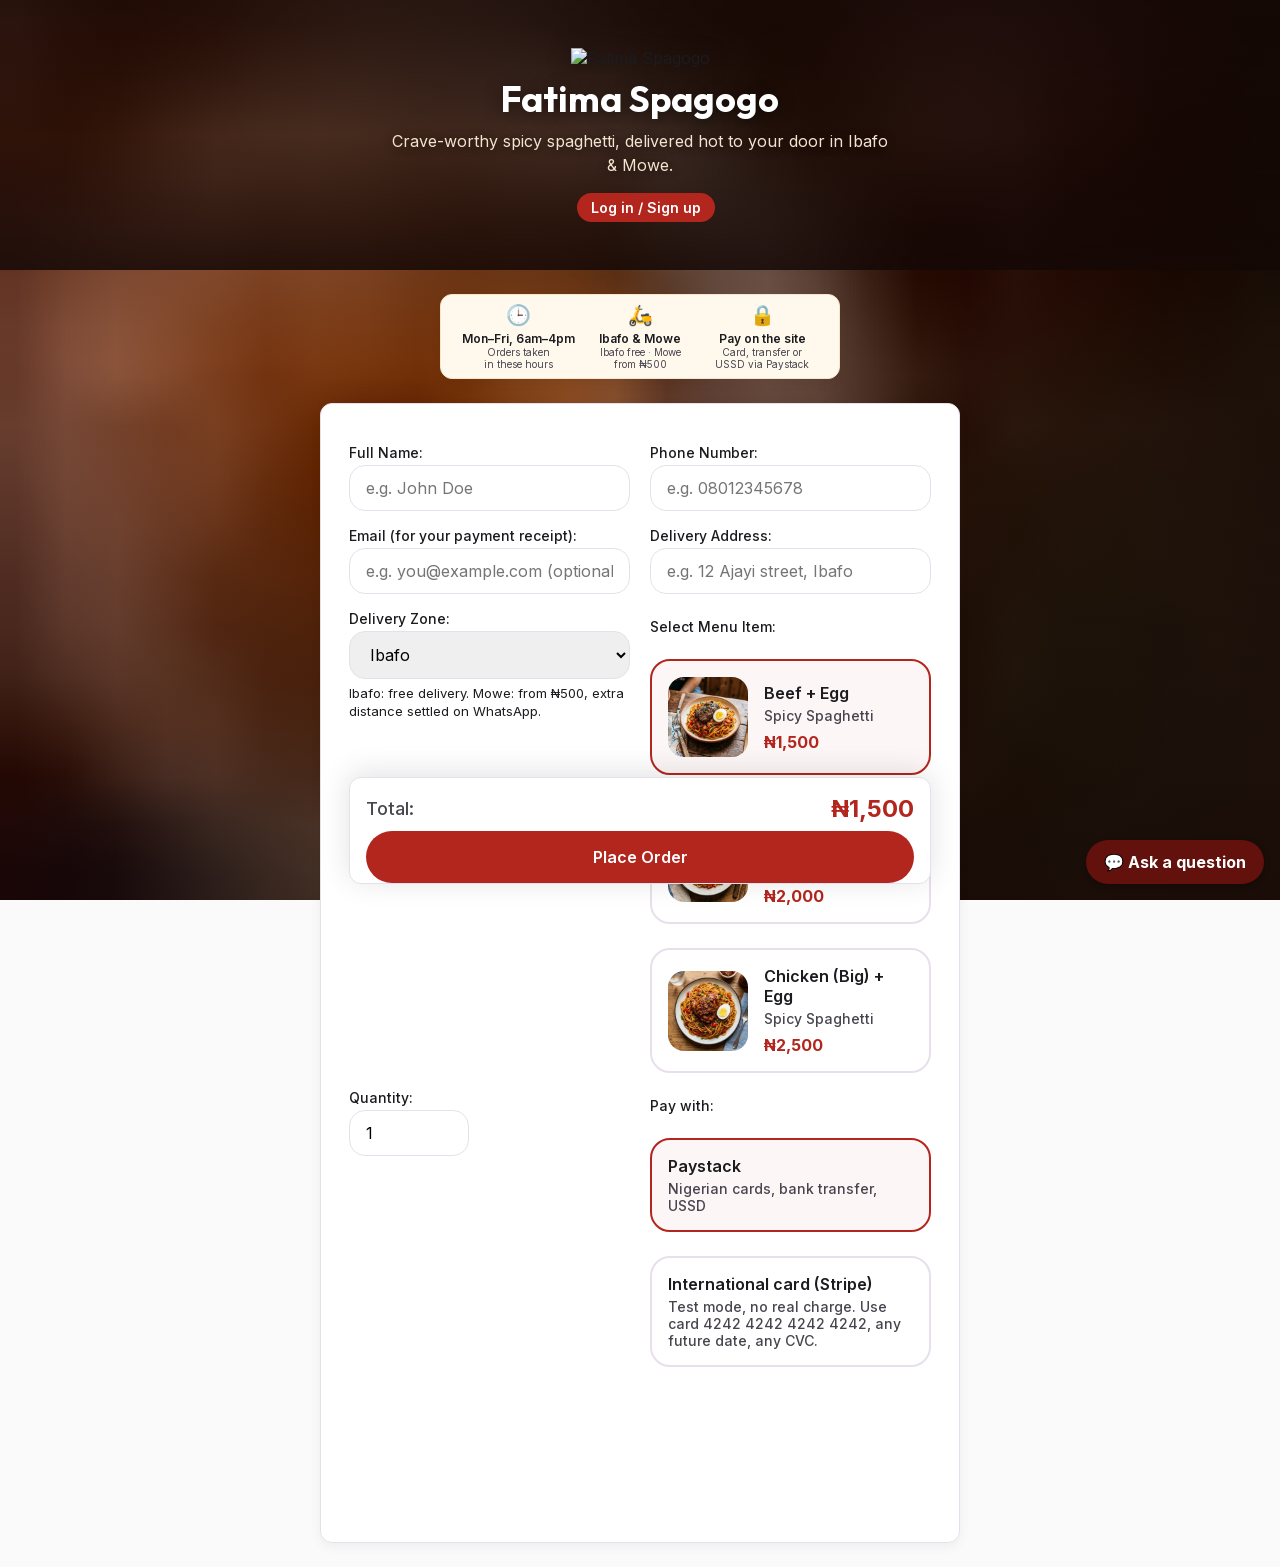
==== index.html @ ec3a9594 "F19: lang on all pages, noindex on My Orders" ====
<!DOCTYPE html>
<html lang="en">
    <head>
        <meta charset="UTF-8">
        <title>Fatima Spagogo — Spicy spaghetti delivered in Ibafo &amp; Mowe</title>
        <meta name="viewport" content="width=device-width, initial-scale=1.0">
        <meta name="description" content="Order Fatima Spagogo's spicy spaghetti with beef or chicken and egg, delivered hot in Ibafo and Mowe, Mon–Fri 6am–4pm. Pay online with Paystack.">
        <meta property="og:type" content="website">
        <meta property="og:site_name" content="Fatima Spagogo">
        <meta property="og:title" content="Fatima Spagogo — Spicy spaghetti delivered in Ibafo &amp; Mowe">
        <meta property="og:description" content="Beef or chicken with egg, delivered hot Mon–Fri 6am–4pm. Order and pay online.">
        <meta property="og:url" content="https://spagogofoodapp.netlify.app/">
        <meta property="og:image" content="https://spagogofoodapp.netlify.app/og-image.jpg">
        <meta property="og:image:width" content="1200">
        <meta property="og:image:height" content="630">
        <meta name="twitter:card" content="summary_large_image">
        <link rel="canonical" href="https://spagogofoodapp.netlify.app/">
        <link rel="icon" type="image/svg+xml" href="logo.svg">        
        <link rel="stylesheet" href="style.css">
        </head>
        <body>
            <section class="hero">
                <div class="hero-overlay"></div>
                <div class="hero-content">
                    <img src="logo.svg" alt="Fatima Spagogo" width="64" height="64" class="hero-logo">
                    <h1 class="hero-title">Fatima Spagogo</h1>
                    <p class="hero-subtitle">Crave-worthy spicy spaghetti, delivered hot to your door in Ibafo &amp; Mowe.</p>
                    <div class="accountBar">
                        <span id="accountStatus"></span>
                        <button type="button" id="accountBtn">Log in / Sign up</button>
                        <a id="myOrdersLink" class="hidden" href="orders.html">My orders</a>
                        <button type="button" id="logoutBtn" class="hidden">Log out</button>
                    </div>
                </div>
            </section>

     <div class="trust-strip">
                <div class="trust-badge">
                    <span class="trust-icon">🕒</span>
                    <div class="trust-text">
                        <strong>Mon–Fri, 6am–4pm</strong>
                        <span>Orders taken in these hours</span>
                    </div>
                </div>
                <div class="trust-badge">
                    <span class="trust-icon">🛵</span>
                    <div class="trust-text">
                        <strong>Ibafo &amp; Mowe</strong>
                        <span>Ibafo free · Mowe from ₦500</span>
                    </div>
                </div>
                <div class="trust-badge">
                    <span class="trust-icon">🔒</span>
                    <div class="trust-text">
                        <strong>Pay on the site</strong>
                        <span>Card, transfer or USSD via Paystack</span>
                    </div>
                </div>
            </div>

            <dialog id="authDialog">
                <form id="authForm">
                    <div class="authHeader">
                        <h2 id="authTitle">Log in</h2>
                        <button type="button" id="authCloseBtn" aria-label="Close">×</button>
                    </div>
                                        <div>
                        <label for="authEmail">Email:</label>
                        <input type="email" id="authEmail" name="email" autocomplete="email" required>
                    </div>
                    <div>
                        <label for="authPassword">Password:</label>
                        <input type="password" id="authPassword" name="password" autocomplete="current-password" minlength="6" required>
                    </div>
                    <p id="authMessage" aria-live="polite"></p>
                    <button type="submit" id="authSubmitBtn">Log in</button>
                                        <button type="button" id="authForgotBtn" class="linkBtn">Forgot your password?</button>
                    <button type="button" id="authSwitchBtn" class="linkBtn">New here? Create an account</button>
                </form>
            </dialog>
            <section id="paymentResult" class="paymentResult hidden" aria-live="polite">
                <h2 id="paymentTitle"></h2>
                <p id="paymentText"></p>
                <a id="whatsappLink" class="whatsappBtn hidden" href="#" target="_blank" rel="noopener">Send order to the kitchen on WhatsApp</a>
                <p id="paymentHint" class="paymentHint"></p>
                <button type="button" id="paymentCloseBtn" class="linkBtn">Place another order</button>
            </section>
            <form id="orderForm">
                <div>
                    <label for="customerName">Full Name:</label>
                    <input type="text" id="customerName" name="customerName" placeholder="e.g. John Doe">
                    </div>
                    <div>
                        <label for="customerPhone">Phone Number:</label>
                        <input type="tel" id="customerPhone" name="customerPhone" placeholder="e.g. 08012345678">
                        </div>
                        <div>
                        <label for="customerEmail">Email (for your payment receipt):</label>
                        <input type="email" id="customerEmail" name="customerEmail" placeholder="e.g. you@example.com (optional when logged in)" autocomplete="email">
                        </div>
                        <div>
                            <label for="deliveryAddress">Delivery Address:</label>
                            <input type="text" id="deliveryAddress" name="deliveryAddress" placeholder="e.g. 12 Ajayi street, Ibafo">
                            </div>
                            <div>
                                <label for="deliveryZone">Delivery Zone:</label>
                                <select id="deliveryZone" name="deliveryZone">
                                    <option value="ibafo">Ibafo</option>
                                    <option value="Mowe">Mowe</option>
                                    </select>
                                    <small class="fieldNote">Ibafo: free delivery. Mowe: from ₦500, extra distance settled on WhatsApp.</small>
                                    </div>
                                        <fieldset class="menu-selection">
                                            <legend>Select Menu Item:</legend>
                                            <div class="menu-cards">
                                                <label class="menu-card">
                                                    <input type="radio" name="menuItem" value="item1" checked>
                                                    <div class="card-content">
                                                        <img src="menu-beef.webp" alt="Spicy Spaghetti with Beef and Egg" class="card-img" width="100" height="100" loading="lazy">
                                                        <div class="card-text">
                                                            <span class="card-title">Beef + Egg</span>
                                                            <span class="card-desc">Spicy Spaghetti</span>
                                                            <span class="card-price">₦1,500</span>
                                                        </div>
                                                    </div>
                                                </label>
                                                <label class="menu-card">
                                                    <input type="radio" name="menuItem" value="item2">
                                                    <div class="card-content">
                                                        <img src="menu-chicken-med.webp" alt="Spicy Spaghetti with Medium Chicken and Egg" class="card-img" width="100" height="100" loading="lazy">
                                                        <div class="card-text">
                                                            <span class="card-title">Chicken (Medium) + Egg</span>
                                                            <span class="card-desc">Spicy Spaghetti</span>
                                                            <span class="card-price">₦2,000</span>
                                                        </div>
                                                    </div>
                                                </label>
                                                <label class="menu-card">
                                                    <input type="radio" name="menuItem" value="item3">
                                                    <div class="card-content">
                                                        <img src="menu-chicken-big.webp" alt="Spicy Spaghetti with Big Chicken and Egg" class="card-img" width="100" height="100" loading="lazy">
                                                        <div class="card-text">
                                                            <span class="card-title">Chicken (Big) + Egg</span>
                                                            <span class="card-desc">Spicy Spaghetti</span>
                                                            <span class="card-price">₦2,500</span>
                                                        </div>
                                                    </div>
                                                </label>
                                            </div>
                                        </fieldset>
                                            <div>
                                                <label for="quantity">Quantity:</label>
                                                <input type="number" id="quantity" name="quantity" min="1" value="1">
                                            </div>
                                        <fieldset class="menu-selection">
                                            <legend>Pay with:</legend>
                                            <div class="menu-cards">
                                                <label class="menu-card">
                                                    <input type="radio" name="payMethod" value="paystack" checked>
                                                    <div class="card-content">
                                                        <div class="card-text">
                                                            <span class="card-title">Paystack</span>
                                                            <span class="card-desc">Nigerian cards, bank transfer, USSD</span>
                                                        </div>
                                                    </div>
                                                </label>
                                                <label class="menu-card">
                                                    <input type="radio" name="payMethod" value="stripe">
                                                    <div class="card-content">
                                                        <div class="card-text">
                                                            <span class="card-title">International card (Stripe)</span>
                                                            <span class="card-desc">Test mode, no real charge. Use card 4242 4242 4242 4242, any future date, any CVC.</span>
                                                        </div>
                                                    </div>
                                                </label>
                                            </div>
                                        </fieldset>                                            
                                            <div class="order-summary-sticky">
                                                <div id="formError" class="formError" style="display: none; color: #B3261E; margin-bottom: 12px; font-weight: 500;"></div>
                                                <div class="total-row">
                                                    <span>Total:</span>
                                                    <strong id="displayTotal">₦1,500</strong>
                                                </div>
                                                <button type="button" id="submitOrder">Place Order</button>
                                            </div>
                        </form>
                        <div id="chatWidget">
    <button type="button" id="chatToggleBtn" aria-label="Chat with us">💬 Ask a question</button>
    <div id="chatWindow" class="hidden">
        <div id="chatHeader">
            <span>Fatima Spagogo — Ask us anything</span>
            <button id="chatCloseBtn" aria-label="Close chat">×</button>
        </div>
        <div id="chatMessages"></div>
        <div id="chatInputRow">
            <input type="text" id="chatInput" placeholder="Type a question...">
            <button type="button" id="chatSendBtn">Send</button>
        </div>
    </div>
</div>
<script src="https://cdn.jsdelivr.net/npm/@supabase/supabase-js@2.116.0/dist/umd/supabase.min.js" integrity="sha384-JBR+x8blGwjDRO63aHCGiZMD4VNiTR4ZUGA+N6ZKLf3zNt1fK8IBpcgPaMrxqWBp" crossorigin="anonymous"></script>
<script src="supabase-init.js"></script>
<script src="main.js"></script>
<script src="chat-widget.js"></script>
                           
                                                <script src="auth.js"></script>
                                                </body>
                        </html>
---- style.css ----
@font-face {
    font-family: "Inter";
    font-style: normal;
    font-weight: 100 900;
    font-display: swap;
    src: url("fonts/inter-latin.woff2") format("woff2");
}
@font-face {
    font-family: "Outfit";
    font-style: normal;
    font-weight: 100 900;
    font-display: swap;
    src: url("fonts/outfit-latin.woff2") format("woff2");
}

:root {
    --primary: #B3261E;
    --primary-hover: #8C1D18;
    --surface: #FFFFFF;
    --bg-color: #FAFAFA;
    --text-primary: #1C1B1F;
    --text-secondary: #49454F;
    --border: #E7E0EC;
    
    --space-1: 4px;
    --space-2: 8px;
    --space-3: 16px;
    --space-4: 24px;
    --space-5: 32px;
    --space-6: 48px;

    --font-heading: 'Outfit', 'Playfair Display', serif;
    --font-body: 'Inter', 'Roboto', sans-serif;
    
    --radius-sm: 4px;
    --radius-md: 8px;
    --radius-lg: 12px;
}
*, *::before, *::after {
    box-sizing: border-box;
}
body {
    font-family: var(--font-body);
    background-color: var(--bg-color);
    color: var(--text-primary);
    padding: var(--space-4);
    margin: 0;
    min-height: 100vh;
}
/* Full-page food photo. Fixed layer behind everything; a dark gradient keeps the
   white cards readable on top. Each page picks its own photo via --bg-photo:
   home/ordering page = plated dish, "My orders" page = delivery packs.
   Phones get a smaller portrait crop (~60 KB). A tiny blurred placeholder shows
   until the photo arrives. */
body {
    --bg-photo: url("bg-home-m.webp");
    --bg-placeholder: url("[data-uri]");
}
body:has(#ordersPanel) {
    --bg-photo: url("bg-orders-m.webp");
    --bg-placeholder: url("[data-uri]");
}
body::before {
    content: "";
    position: fixed;
    inset: 0;
    z-index: -1;
    background-color: #1c0f0b;
    background-image:
        linear-gradient(180deg, rgba(20, 8, 6, 0.55) 0%, rgba(20, 8, 6, 0.35) 40%, rgba(20, 8, 6, 0.75) 100%),
        var(--bg-photo),
        var(--bg-placeholder);
    background-size: cover;
    background-position: center 35%;
}
/* Wide landscape screens (laptops, tablets held sideways) get the wide photo;
   anything taller than it is wide (phones, tablets held upright) keeps the
   portrait crop so the food stays in frame. */
@media (min-width: 700px) and (orientation: landscape) {
    body { --bg-photo: url("bg-home.webp"); }
    body:has(#ordersPanel) { --bg-photo: url("bg-orders.webp"); }
    body::before {
        background-image:
            linear-gradient(180deg, rgba(20, 8, 6, 0.5) 0%, rgba(20, 8, 6, 0.3) 40%, rgba(20, 8, 6, 0.7) 100%),
            var(--bg-photo),
            var(--bg-placeholder);
    }
}
/* Cross-page transition: a quick fade + slight lift. Browsers without support
   just navigate normally. */
@view-transition { navigation: auto; }
@keyframes pageIn  { from { opacity: 0; transform: translateY(12px); } }
@keyframes pageOut { to   { opacity: 0; transform: translateY(-8px); } }
::view-transition-old(root) { animation: pageOut 180ms ease-in; }
::view-transition-new(root) { animation: pageIn 260ms ease-out; }
@media (prefers-reduced-motion: reduce) {
    ::view-transition-old(root), ::view-transition-new(root) { animation: none; }
}
/* Hero Banner */
.hero {
    position: relative;
    width: calc(100% + var(--space-4) * 2);
    margin: calc(-1 * var(--space-4)) calc(-1 * var(--space-4)) var(--space-4);
    padding: var(--space-6) var(--space-4);
    text-align: center;
    overflow: hidden;
    background: url("bg-home.webp") center 35% / cover no-repeat;
}
.hero-overlay {
    position: absolute;
    inset: 0;
    background: linear-gradient(180deg, rgba(20, 8, 6, 0.7) 0%, rgba(20, 8, 6, 0.5) 50%, rgba(20, 8, 6, 0.85) 100%);
}
.hero-content {
    position: relative;
    z-index: 1;
    max-width: 500px;
    margin: 0 auto;
}
.hero-logo {
    filter: drop-shadow(0 2px 10px rgba(0,0,0,0.5));
    margin-bottom: var(--space-2);
    animation: heroFloat 3s ease-in-out infinite;
}
@keyframes heroFloat {
    0%, 100% { transform: translateY(0); }
    50% { transform: translateY(-6px); }
}
.hero-title {
    font-family: var(--font-heading);
    font-size: 36px;
    color: #fff;
    margin: 0;
    text-shadow: 0 2px 16px rgba(0, 0, 0, 0.5);
}
.hero-subtitle {
    font-size: 16px;
    color: #f3e4cf;
    margin: var(--space-2) 0 var(--space-3);
    text-shadow: 0 1px 8px rgba(0, 0, 0, 0.6);
    line-height: 1.5;
}
/* Keep siteHeader for orders.html and staff.html */
.siteHeader {
    max-width: 400px;
    margin: 0 auto 20px;
    text-align: center;
}
.siteHeader img {
    display: block;
    margin: 0 auto 8px;
}
.siteHeader h1 {
    font-family: var(--font-heading);
    font-size: 32px;
    color: #fff7ec;
    margin: 0;
    text-shadow: 0 2px 12px rgba(0, 0, 0, 0.6);
}
.siteHeader p {
    font-size: 15px;
    color: #f3e4cf;
    margin: 6px 0 0;
    text-shadow: 0 1px 8px rgba(0, 0, 0, 0.7);
}
.siteHeader img { filter: drop-shadow(0 2px 8px rgba(0, 0, 0, 0.5)); }
#accountStatus { color: #f3e4cf; text-shadow: 0 1px 6px rgba(0, 0, 0, 0.7); }
#myOrdersLink { color: #ffd9b0 !important; }
#ordersStatus { color: #f3e4cf; }
#ordersStatus a { color: #ffd9b0 !important; }

/* Trust Signals */
.trust-strip {
    max-width: 400px;
    margin: 0 auto var(--space-4) auto;
    display: flex;
    justify-content: space-between;
    background-color: #FFF9ED;
    border: 1px solid #F5E6CA;
    border-radius: var(--radius-lg);
    padding: var(--space-2) var(--space-3);
    box-shadow: 0 4px 12px rgba(0, 0, 0, 0.05);
}
.trust-badge {
    display: flex;
    flex-direction: column;
    align-items: center;
    text-align: center;
    flex: 1;
}
.trust-icon {
    font-size: 20px;
    margin-bottom: 4px;
}
.trust-text {
    display: flex;
    flex-direction: column;
}
.trust-text strong {
    font-size: 12px;
    color: var(--text-primary);
    font-weight: 600;
}
.trust-text span {
    font-size: 10px;
    color: var(--text-secondary);
}

form {
    max-width: 400px;
    margin: 0 auto;
    background-color: var(--surface);
    border: 1px solid var(--border);
    border-radius: var(--radius-lg);
    padding: var(--space-4);
    box-shadow: 0 4px 12px rgba(0, 0, 0, 0.05);
}
.fieldNote { display: block; margin-top: 6px; font-size: 13px; line-height: 1.35; }
label {
    color: var(--text-primary);
    font-weight: 500;
    font-size: 14px;
    display: block;
    margin-top: var(--space-3);
}

input, select {
    width: 100%;
    padding: 12px 16px;
    margin-top: var(--space-1);
    border: 1px solid var(--border);
    border-radius: 16px;
    box-sizing: border-box;
    font-size: 16px;
    font-family: var(--font-body);
    transition: all 0.2s ease;
}
input:focus, select:focus {
    outline: none;
    border-color: var(--primary);
    box-shadow: 0 0 0 4px rgba(179, 38, 30, 0.1);
}
button{
    background-color: var(--primary);
    color: white;
    border: none;
    padding: 16px 24px;
    margin-top: var(--space-4);
    border-radius: 50px;
    cursor: pointer;
    font-weight: 600;
    font-family: var(--font-body);
    font-size: 16px;
    transition: all 0.2s cubic-bezier(0.2, 0.8, 0.2, 1);
}
button:focus-visible {
    outline: 2px solid var(--primary);
    outline-offset: 2px;
}
button:hover {
    background-color: var(--primary-hover);
    transform: scale(1.02);
}
button:active {
    transform: scale(0.96);
}

.formHighlight {
    animation: formPulse 0.75s ease-in-out 2;
}
@keyframes formPulse {
    0%, 100% { box-shadow: 0 0 0 0 rgba(98, 17, 12, 0.5); }
    50% { box-shadow: 0 0 0 8px rgba(98, 17, 12, 0); }
}

#chatWidget {
    position: fixed;
    bottom: 16px;
    right: 16px;
    font-family: Georgia, serif;
    z-index: 1000;
}
#chatToggleBtn {
    background-color: #62110c;
    color: white;
    border: none;
    padding: 12px 18px;
    border-radius: 24px;
    cursor: pointer;
    font-weight: bold;
    box-shadow: 0 2px 6px rgba(0,0,0,0.3);
}
#chatToggleBtn:hover { background-color: #732820; }
#chatWindow {
    width: min(300px, calc(100vw - 32px));
    max-height: min(420px, 70vh);
    background-color: #faf4e8;
    border: 2px solid #62110c;
    border-radius: 8px;
    position: absolute;
    bottom: 60px;
    right: 0;
    display: flex;
    flex-direction: column;
    box-shadow: 0 4px 12px rgba(0,0,0,0.3);
}
#chatWindow.hidden { display: none; }
#chatHeader {
    background-color: #62110c;
    color: white;
    padding: 10px 12px;
    border-radius: 6px 6px 0 0;
    display: flex;
    justify-content: space-between;
    align-items: center;
    font-weight: bold;
}
#chatCloseBtn {
    background: none;
    border: none;
    color: white;
    font-size: 18px;
    }
#chatMessages {
    flex: 1;
    overflow-y: auto;
    padding: 10px;
    font-size: 14px;
    max-height: 280px;
}
.chatMsg {
    margin-bottom: 10px;
    padding: 8px 10px;
    border-radius: 6px;
    line-height: 1.4;
}
.chatMsg.user {
    background-color: #d0c095;
    color: #605c56;
    margin-left: 30px;
    text-align: right;
}
.chatMsg.bot {
    background-color: white;
    border: 1px solid #d0c095;
    color: #605c56;
    margin-right: 30px;
}
.chatMsg.typing {
    display: flex;
    align-items: center;
    gap: 4px;
    width: fit-content;
    padding: 10px 12px;
}
.chatMsg.typing .dot {
    width: 6px;
    height: 6px;
    border-radius: 50%;
    background-color: #62110c;
    opacity: 0.5;
    animation: typingBounce 1.2s infinite ease-in-out;
}
.chatMsg.typing .dot:nth-child(2) { animation-delay: 0.2s; }
.chatMsg.typing .dot:nth-child(3) { animation-delay: 0.4s; }
@keyframes typingBounce {
    0%, 60%, 100% { transform: translateY(0); opacity: 0.5; }
    30% { transform: translateY(-4px); opacity: 1; }
}
#chatInputRow {
    display: flex;
    border-top: 1px solid #d0c095;
    padding: 8px;
}
#chatInput { flex: 1; margin-top: 0; margin-right: 6px; }
#chatSendBtn { margin-top: 0; padding: 8px 14px; }
.hidden { display: none !important; }
.accountBar {
    margin-top: 10px;
    font-size: 14px;
    display: flex;
    flex-wrap: wrap;
    justify-content: center;
    align-items: center;
    gap: 8px 12px;
}
.accountBar button {
    margin-top: 0;
    padding: 6px 14px;
    font-size: 14px;
}
#authDialog {
    border: none;
    background: transparent;
    padding: 0;
    width: min(400px, calc(100vw - 32px));
}
#authDialog::backdrop { background: rgba(0, 0, 0, 0.45); }
#authForm { margin: 0; }
.authHeader {
    display: flex;
    justify-content: space-between;
    align-items: center;
}
.authHeader h2 {
    font-size: 20px;
    color: #62110c;
    margin: 0;
}
#authCloseBtn {
    background: none;
    color: #62110c;
    font-size: 22px;
    padding: 0 6px;
    margin-top: 0;
}
#authSubmitBtn { width: 100%; }
.linkBtn {
    background: none;
    color: #62110c;
    text-decoration: underline;
    font-weight: normal;
    padding: 0;
    margin-top: 12px;
    display: block;
    width: 100%;
    font-family: Georgia, serif;
    font-size: 14px;
}
.linkBtn:hover, #authCloseBtn:hover { background: none; color: #732820; }
#authMessage {
    font-size: 14px;
    margin: 12px 0 0;
    min-height: 1.4em;
    line-height: 1.4;
}
#authMessage.error { color: #b3261e; }
/* ---- My Orders page ---- */
#myOrdersLink { color: #62110c; font-weight: bold; }
.siteHeader a { display: inline-block; }
.ordersPanel { max-width: 400px; margin: 0 auto; }
.pointsSummary {
    background-color: rgba(98, 17, 12, 0.95);
    box-shadow: 0 8px 30px rgba(0, 0, 0, 0.45);
    color: white;
    border-radius: 8px;
    padding: 16px 20px;
    text-align: center;
    margin-bottom: 16px;
}
.pointsLabel { display: block; font-size: 13px; opacity: 0.85; }
.pointsTotal { display: block; font-size: 40px; font-weight: bold; line-height: 1.1; }
.pointsHint  { display: block; font-size: 12px; opacity: 0.75; margin-top: 4px; }
.ordersList { list-style: none; margin: 0; padding: 0; }
.orderCard {
    display: flex;
    align-items: center;
    gap: 12px;
    background-color: rgba(255, 255, 255, 0.94);
    box-shadow: 0 6px 24px rgba(0, 0, 0, 0.35);
    border: 1px solid #d0c095;
    border-radius: 8px;
    padding: 12px 14px;
    margin-bottom: 10px;
}
.statusMark {
    flex: 0 0 34px;
    width: 34px;
    height: 34px;
    border-radius: 50%;
    display: flex;
    align-items: center;
    justify-content: center;
    font-size: 18px;
    font-weight: bold;
    color: white;
}
.status-approved .statusMark { background-color: #2e7d32; }
.status-rejected .statusMark { background-color: #c62828; }
.status-pending  .statusMark { background-color: #f2b705; color: #5a4300; }
.status-error    .statusMark { background-color: #8d6e63; }
.orderBody { flex: 1; min-width: 0; }
.orderItem { color: #62110c; font-weight: bold; font-size: 15px; line-height: 1.3; }
.orderMeta { font-size: 13px; color: #605c56; margin-top: 2px; }
.orderPoints { text-align: center; flex: 0 0 auto; }
.orderPointsNum { display: block; font-size: 20px; font-weight: bold; color: #62110c; line-height: 1; }
.orderPointsLabel { font-size: 11px; color: #605c56; }
.ordersEmpty {
    background-color: rgba(255, 255, 255, 0.94);
    border: 1px dashed #d0c095;
    border-radius: 8px;
    padding: 20px;
    text-align: center;
    font-size: 14px;
}
.backLink { text-align: center; font-size: 14px; margin-top: 20px; }
.backLink { color: #f3e4cf; }
.backLink a { color: #ffd9b0; }
/* ---- Payment result (back from Paystack) ---- */
.paymentResult {
    max-width: 400px;
    margin: 0 auto 20px;
    background-color: rgba(255, 255, 255, 0.96);
    box-shadow: 0 12px 40px rgba(0, 0, 0, 0.45);
    border: 2px solid #d0c095;
    border-left-width: 8px;
    border-radius: 8px;
    padding: 16px 20px;
}
.paymentResult h2 { margin: 0 0 8px; font-size: 20px; color: #62110c; }
.paymentResult p { margin: 0 0 8px; font-size: 14px; line-height: 1.4; }
.paymentHint { color: #605c56; }
.pay-paid    { border-color: #2e7d32; }
.pay-failed  { border-color: #c62828; }
.pay-pending { border-color: #f2b705; }
.pay-error   { border-color: #8d6e63; }
.whatsappBtn {
    display: block;
    background-color: #25d366;
    color: white;
    text-align: center;
    text-decoration: none;
    font-weight: bold;
    padding: 12px 16px;
    border-radius: 4px;
    margin: 12px 0;
}
.whatsappBtn:hover { background-color: #1ebe5d; }
#paymentCloseBtn { text-align: left; width: auto; }
/* ---- Tablet and desktop layout (700px and wider) ----
   Wider cards and a two-column order form so the whole form fits on an iPad
   held sideways without scrolling. Phones keep the single column above. */
@media (min-width: 700px) {
    .siteHeader, .ordersPanel, .paymentResult { max-width: 640px; }
    .siteHeader h1 { font-size: 40px; }
    .siteHeader p { font-size: 17px; }
    #orderForm {
        max-width: 640px;
        display: grid;
        grid-template-columns: 1fr 1fr;
        column-gap: 20px;
        padding: 24px 28px 28px;
    }
    #orderForm > div:last-child { grid-column: 1 / -1; }   /* quantity + Place Order */
    #quantity { max-width: 120px; margin-right: 16px; }
    #chatWindow { width: min(360px, calc(100vw - 32px)); max-height: min(520px, 70vh); }
}

/* ---- Kitchen / staff board (staff.html) ---- */
body.staffPage { --bg-photo: url("bg-orders-m.webp"); }
@media (min-width: 700px) and (orientation: landscape) {
    body.staffPage { --bg-photo: url("bg-orders.webp"); }
}
#staffStatus { color: #f3e4cf; text-shadow: 0 1px 6px rgba(0, 0, 0, 0.7); }
.staffLogin { max-width: 400px; }
.staffLogin #staffLoginMessage { margin: 10px 0 0; font-size: 14px; }
.staffLogin #staffLoginMessage.error { color: #b3261e; }
.staffBoard { width: 100%; max-width: 1200px; margin: 0 auto; }
.staffToolbar {
    display: flex; flex-wrap: wrap; gap: 10px; align-items: center; justify-content: space-between;
    background-color: rgba(255, 255, 255, 0.94);
    border-radius: 12px; padding: 10px 14px; margin-bottom: 12px;
    box-shadow: 0 8px 30px rgba(0, 0, 0, 0.35);
}
.staffFilters { display: flex; gap: 6px; align-items: center; flex-wrap: wrap; }
.staffFilter { margin: 0; padding: 6px 14px; font-size: 14px; border-radius: 16px;
    background-color: transparent; color: #62110c; border: 1px solid #62110c; }
.staffFilter.isActive, .staffFilter:hover { background-color: #62110c; color: #fff; }
.staffOnlyOpen { font-size: 14px; color: #605c56; margin-left: 6px; display: inline-flex; align-items: center; gap: 4px; }
.staffOnlyOpen input { width: auto; margin: 0; }
.staffTools { display: flex; gap: 6px; align-items: center; }
.staffCount { font-size: 13px; color: #605c56; margin-right: 4px; }
.staffSmallBtn { margin: 0; padding: 6px 12px; font-size: 13px; }
.staffMessage { color: #f3e4cf; font-size: 14px; margin: 0 0 10px; min-height: 1.2em; text-align: center; }
.staffMessage.error { color: #ffb4a8; }
.staffList { list-style: none; margin: 0; padding: 0; }
.staffOrder {
    background-color: rgba(255, 255, 255, 0.96);
    border: 1px solid #d0c095; border-left: 8px solid #f2b705; border-radius: 8px;
    padding: 12px 14px; margin-bottom: 10px; box-shadow: 0 6px 20px rgba(0, 0, 0, 0.3);
    font-size: 14px; color: #3d3a36;
}
.staffOrder.k-preparing        { border-left-color: #1976d2; }
.staffOrder.k-out_for_delivery { border-left-color: #7b1fa2; }
.staffOrder.k-delivered        { border-left-color: #2e7d32; opacity: 0.8; }
.staffOrder.k-cancelled        { border-left-color: #8d6e63; opacity: 0.7; }
.staffOrder.p-pending.k-new    { border-left-color: #bdbdbd; }
.staffOrderTop { display: flex; flex-wrap: wrap; gap: 6px 10px; align-items: center; margin-bottom: 6px; }
.staffOrderId { font-weight: bold; color: #62110c; font-size: 16px; }
.staffOrderTime { color: #605c56; font-size: 13px; }
.staffPay, .staffKitchen { font-size: 12px; font-weight: bold; padding: 2px 8px; border-radius: 10px; }
.staffPay.p-approved { background: #e3f4e5; color: #2e7d32; }
.staffPay.p-pending  { background: #f3f3f3; color: #616161; }
.staffPay.p-rejected, .staffPay.p-error { background: #fde7e7; color: #c62828; }
.staffKitchen { background: #fff4d6; color: #5a4300; margin-left: auto; }
.staffKitchen.k-preparing        { background: #e3f0fb; color: #0d47a1; }
.staffKitchen.k-out_for_delivery { background: #f1e5f8; color: #4a148c; }
.staffKitchen.k-delivered        { background: #e3f4e5; color: #1b5e20; }
.staffKitchen.k-cancelled        { background: #efebe9; color: #4e342e; }
.staffItem { font-weight: bold; color: #62110c; font-size: 15px; line-height: 1.3; }
.staffWho { margin-top: 4px; }
.staffWho a { color: #62110c; }
.staffAddress { color: #605c56; margin-top: 2px; }
.staffActions { display: flex; flex-wrap: wrap; gap: 6px 14px; align-items: center; margin-top: 8px; }
.staffNextBtn { margin: 0; padding: 8px 16px; font-size: 14px; }
.staffNextBtn:disabled { background-color: #bdbdbd; cursor: not-allowed; }
.staffCancelBtn { margin: 0; font-size: 13px; color: #8d6e63 !important; }
.staffNote { font-size: 13px; color: #8d6e63; }
.staffEmpty {
    background-color: rgba(255, 255, 255, 0.94); border: 1px dashed #d0c095; border-radius: 8px;
    padding: 20px; text-align: center; font-size: 14px; color: #605c56;
}

/* Menu Cards */
.menu-selection {
    border: none;
    padding: 0;
    margin: var(--space-4) 0 0 0;
}
.menu-selection legend {
    color: var(--text-primary);
    font-weight: 500;
    font-size: 14px;
    margin-bottom: var(--space-2);
    padding: 0;
}
.menu-cards {
    display: flex;
    flex-direction: column;
    gap: var(--space-2);
}
.menu-card {
    cursor: pointer;
    display: block;
}
.menu-card input[type="radio"] {
    display: none;
}
.card-content {
    border: 2px solid var(--border);
    border-radius: 20px;
    padding: var(--space-3);
    transition: all 0.2s ease;
    display: flex;
    flex-direction: row;
    align-items: center;
    gap: var(--space-3);
}
.card-img {
    width: 80px;
    height: 80px;
    border-radius: 16px;
    object-fit: cover;
    flex-shrink: 0;
}
.card-text {
    display: flex;
    flex-direction: column;
}
.menu-card input[type="radio"]:checked + .card-content {
    border-color: var(--primary);
    background-color: rgba(179, 38, 30, 0.04);
}
.card-title {
    font-weight: 600;
    font-size: 16px;
    color: var(--text-primary);
}
.card-desc {
    font-size: 14px;
    color: var(--text-secondary);
    margin-top: var(--space-1);
}
.card-price {
    font-weight: 700;
    font-size: 16px;
    color: var(--primary);
    margin-top: var(--space-2);
}

/* Kanban Board */
.staffKanban {
    display: flex;
    flex-wrap: nowrap;
    gap: 20px;
    overflow-x: auto;
    align-items: flex-start;
    padding-bottom: 20px;
}
.kanban-column {
    flex: 1 1 350px;
    min-width: 300px;
    background-color: var(--surface);
    border-radius: var(--radius-lg);
    padding: 16px;
    box-shadow: 0 4px 12px rgba(0,0,0,0.05);
}
.kanban-column h2 {
    font-size: 18px;
    margin: 0 0 16px 0;
    color: var(--text-primary);
    border-bottom: 2px solid var(--border);
    padding-bottom: 8px;
    font-family: var(--font-heading);
}

/* Sticky Order Summary */
.order-summary-sticky {
    position: sticky;
    bottom: 16px;
    background-color: var(--surface);
    border: 1px solid var(--border);
    border-radius: var(--radius-lg);
    padding: var(--space-3) var(--space-3) 0 var(--space-3);
    margin: var(--space-4) 0 16px 0;
    box-shadow: 0 -4px 30px rgba(0, 0, 0, 0.12);
    z-index: 10;
}
.total-row {
    display: flex;
    justify-content: space-between;
    align-items: center;
    font-size: 18px;
    margin-bottom: var(--space-2);
}
.total-row span {
    color: var(--text-secondary);
    font-weight: 500;
}
.total-row strong {
    color: var(--primary);
    font-size: 24px;
    font-weight: 700;
}
.order-summary-sticky button {
    width: 100%;
    margin-top: 0;
}

.menu-card:active .card-content { transform: scale(0.98); }


::-webkit-scrollbar { display: none; }
html, body { -ms-overflow-style: none; scrollbar-width: none; }

@media (max-width: 1023px) {
    #chatWidget { bottom: calc(16px + 123px); }
    #chatToggleBtn {
        width: 52px; height: 52px; padding: 0; border-radius: 50%; font-size: 0;
        display: flex; align-items: center; justify-content: center;
    }
    #chatToggleBtn::before { content: "💬"; font-size: 24px; line-height: 1; }
}

@media (max-width: 1023px) {
    .staffKanban { flex-wrap: wrap; overflow-x: visible; }
}
@media (max-width: 699px) {
    .staffKanban { gap: 14px; }
    .kanban-column { flex-basis: 100%; min-width: 0; }
}

.notFound {
    max-width: 400px;
    margin: 0 auto;
    background-color: var(--surface);
    border: 1px solid var(--border);
    border-radius: var(--radius-lg);
    padding: var(--space-4);
    text-align: center;
    box-shadow: 0 4px 12px rgba(0, 0, 0, 0.05);
}
.notFound p { margin: 0 0 var(--space-3); color: var(--text-secondary); }
.notFoundHome {
    display: inline-block;
    background-color: var(--primary);
    color: #fff;
    text-decoration: none;
    font-weight: 600;
    padding: 14px 24px;
    border-radius: 50px;
}
.notFoundHome:hover { background-color: var(--primary-hover); }
.trust-text strong, .trust-text span { text-wrap: balance; }
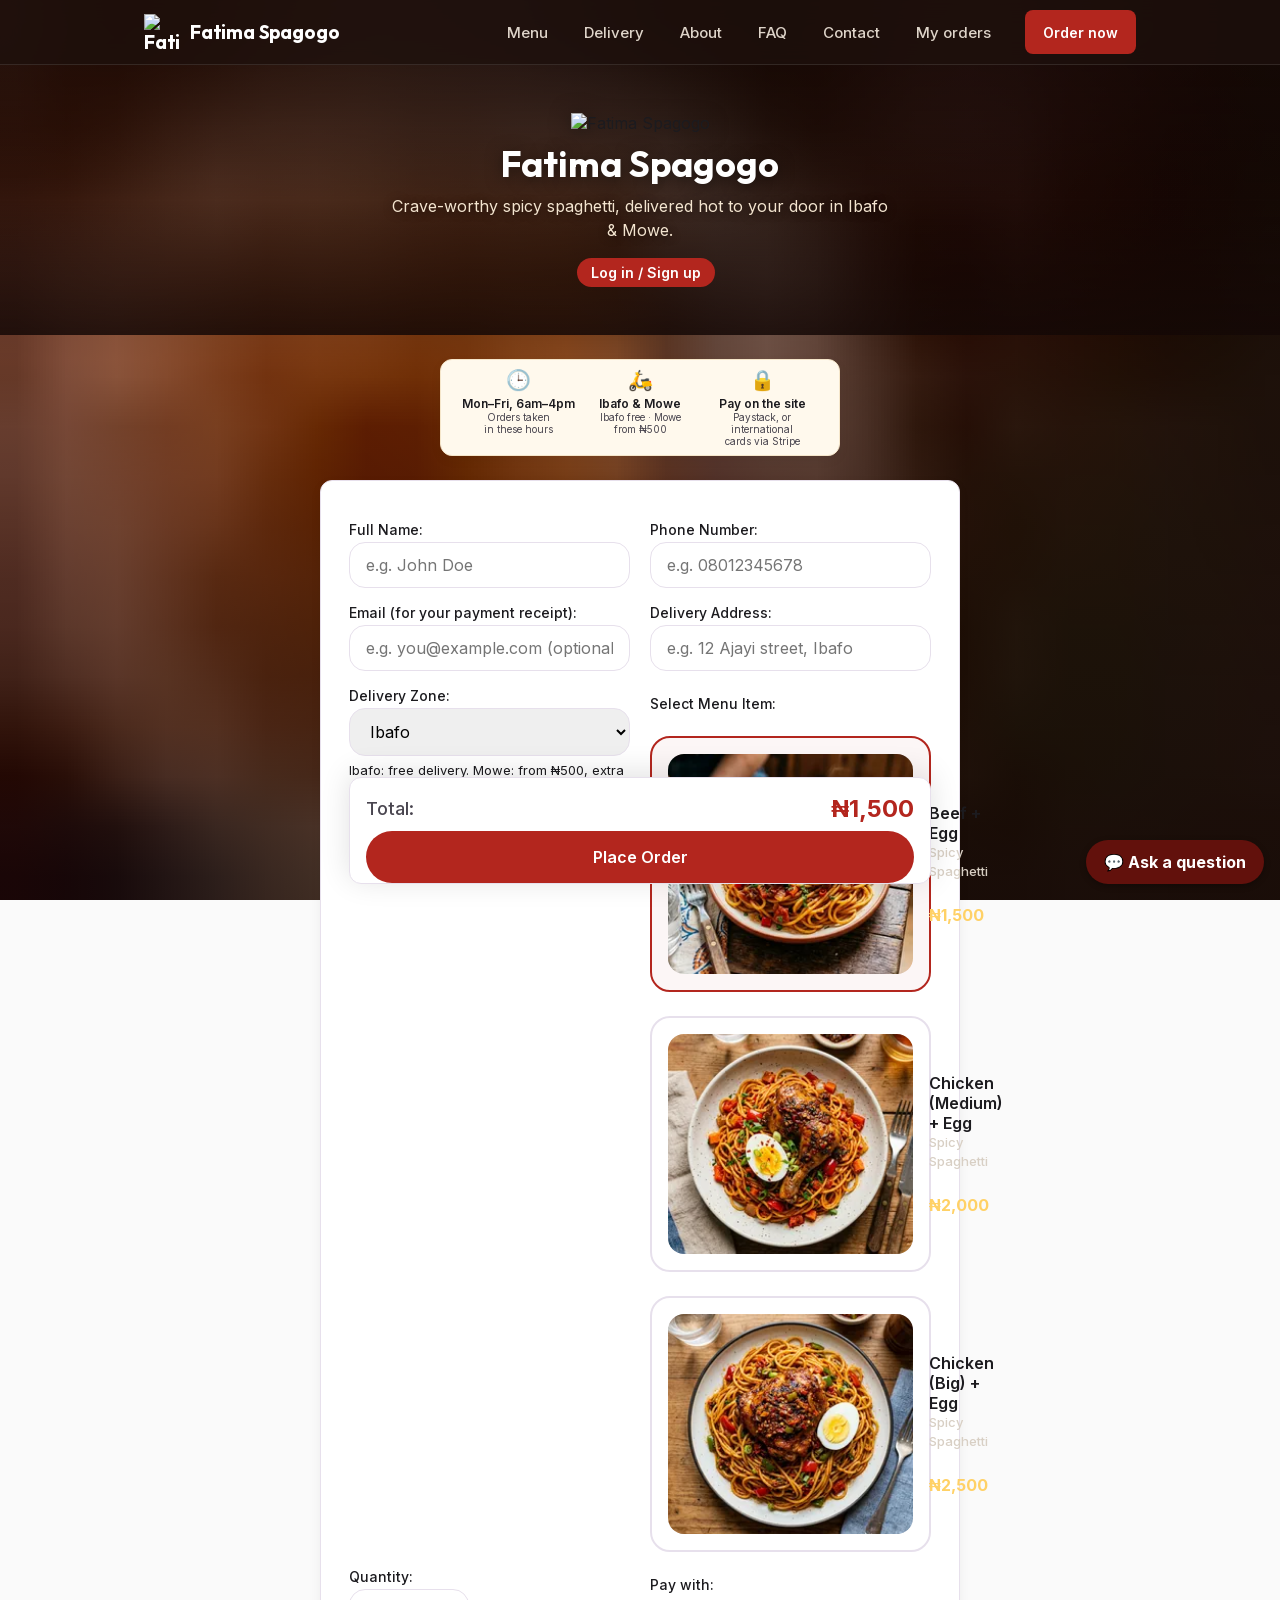
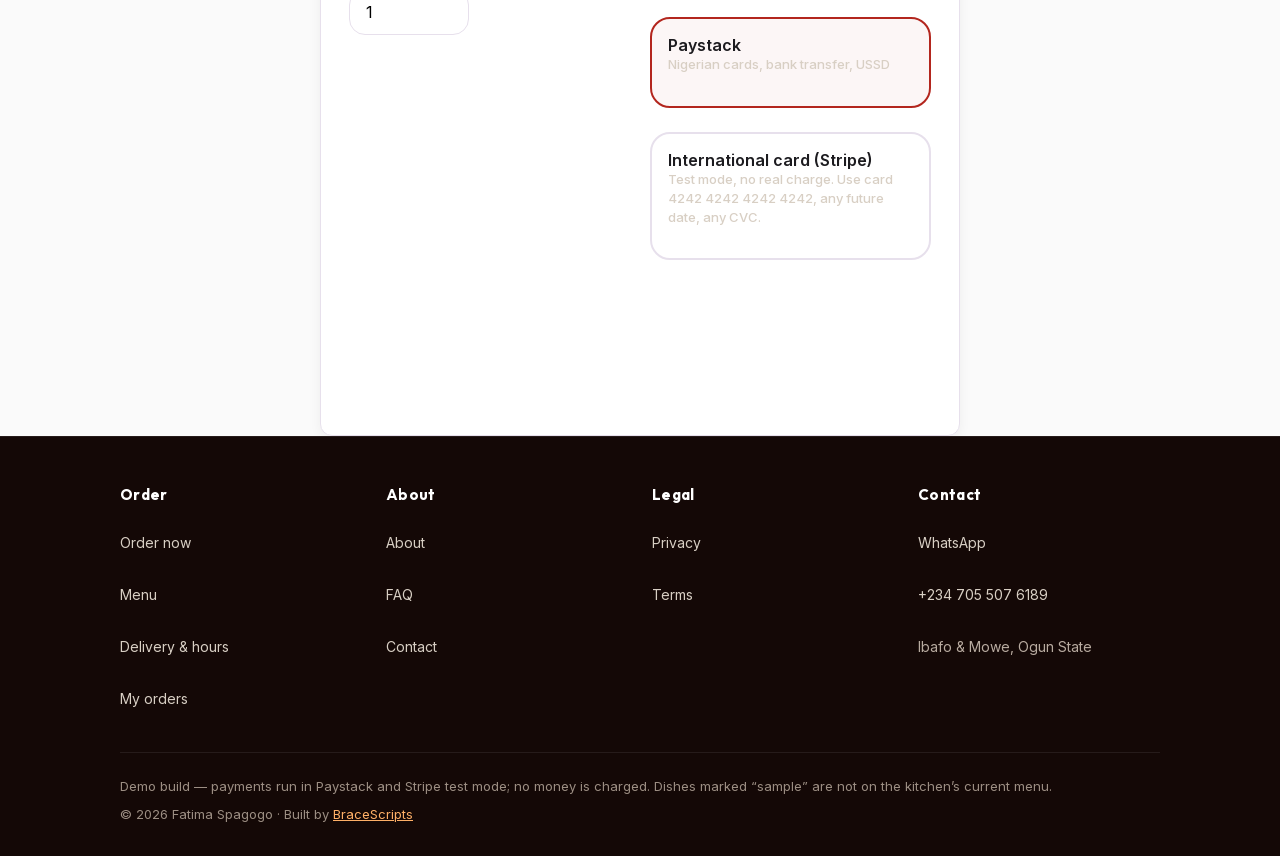
==== commit 95f0c789: "Home: shared header/footer, Stripe mentioned in trust strip" ====
--- a/index.html
+++ b/index.html
@@ -17,8 +17,32 @@
         <link rel="canonical" href="https://spagogofoodapp.netlify.app/">
         <link rel="icon" type="image/svg+xml" href="logo.svg">        
         <link rel="stylesheet" href="style.css">
+        <link rel="stylesheet" href="/layout.css">
         </head>
         <body>
+  <a class="skipLink" href="#orderForm">Skip to content</a>
+  <header class="siteNav">
+    <div class="siteNav-inner">
+      <a href="/" class="siteNav-brand">
+        <img src="/logo.svg" alt="Fatima Spagogo" width="36" height="36">
+        <span>Fatima Spagogo</span>
+      </a>
+      <button type="button" class="siteNav-burger" aria-expanded="false" aria-controls="siteNavLinks" aria-label="Toggle navigation">
+        <span class="siteNav-burgerBar"></span>
+        <span class="siteNav-burgerBar"></span>
+        <span class="siteNav-burgerBar"></span>
+      </button>
+      <nav id="siteNavLinks" class="siteNav-links">
+        <a href="/menu" class="siteNav-link">Menu</a>
+        <a href="/delivery" class="siteNav-link">Delivery</a>
+        <a href="/about" class="siteNav-link">About</a>
+        <a href="/faq" class="siteNav-link">FAQ</a>
+        <a href="/contact" class="siteNav-link">Contact</a>
+        <a href="/orders" class="siteNav-link">My orders</a>
+        <a href="/#orderForm" class="siteNav-btn">Order now</a>
+      </nav>
+    </div>
+  </header>
             <section class="hero">
                 <div class="hero-overlay"></div>
                 <div class="hero-content">
@@ -53,7 +77,7 @@
                     <span class="trust-icon">🔒</span>
                     <div class="trust-text">
                         <strong>Pay on the site</strong>
-                        <span>Card, transfer or USSD via Paystack</span>
+                        <span>Paystack, or international cards via Stripe</span>
                     </div>
                 </div>
             </div>
@@ -198,11 +222,54 @@
         </div>
     </div>
 </div>
+  <footer class="siteFooter">
+    <div class="siteFooter-inner">
+      <div class="siteFooter-grid">
+        <div class="siteFooter-col">
+          <h3 class="siteFooter-heading">Order</h3>
+          <ul class="siteFooter-list">
+            <li><a href="/#orderForm">Order now</a></li>
+            <li><a href="/menu">Menu</a></li>
+            <li><a href="/delivery">Delivery &amp; hours</a></li>
+            <li><a href="/orders">My orders</a></li>
+          </ul>
+        </div>
+        <div class="siteFooter-col">
+          <h3 class="siteFooter-heading">About</h3>
+          <ul class="siteFooter-list">
+            <li><a href="/about">About</a></li>
+            <li><a href="/faq">FAQ</a></li>
+            <li><a href="/contact">Contact</a></li>
+          </ul>
+        </div>
+        <div class="siteFooter-col">
+          <h3 class="siteFooter-heading">Legal</h3>
+          <ul class="siteFooter-list">
+            <li><a href="/privacy">Privacy</a></li>
+            <li><a href="/terms">Terms</a></li>
+          </ul>
+        </div>
+        <div class="siteFooter-col">
+          <h3 class="siteFooter-heading">Contact</h3>
+          <ul class="siteFooter-list">
+            <li><a href="https://wa.me/2347055076189" target="_blank" rel="noopener">WhatsApp</a></li>
+            <li><a href="tel:+2347055076189">+234 705 507 6189</a></li>
+            <li><span>Ibafo &amp; Mowe, Ogun State</span></li>
+          </ul>
+        </div>
+      </div>
+      <div class="siteFooter-bottom">
+        <p class="siteFooter-demo">Demo build — payments run in Paystack and Stripe test mode; no money is charged. Dishes marked &ldquo;sample&rdquo; are not on the kitchen&rsquo;s current menu.</p>
+        <p class="siteFooter-copy">&copy; 2026 Fatima Spagogo &middot; Built by <a href="TODO_PORTFOLIO_URL" target="_blank" rel="noopener">BraceScripts</a></p>
+      </div>
+    </div>
+  </footer>
 <script src="https://cdn.jsdelivr.net/npm/@supabase/supabase-js@2.116.0/dist/umd/supabase.min.js" integrity="sha384-JBR+x8blGwjDRO63aHCGiZMD4VNiTR4ZUGA+N6ZKLf3zNt1fK8IBpcgPaMrxqWBp" crossorigin="anonymous"></script>
 <script src="supabase-init.js"></script>
 <script src="main.js"></script>
 <script src="chat-widget.js"></script>
                            
                                                 <script src="auth.js"></script>
+                                                <script src="/nav.js"></script>
                                                 </body>
                         </html>
--- a/layout.css
+++ b/layout.css
@@ -0,0 +1,771 @@
+/* layout.css — Fatima Spagogo Multi-page Layout & Styles */
+
+/* 1. Reset and Accessible Skip Link */
+.skipLink {
+    position: absolute;
+    top: -120px;
+    left: 16px;
+    background-color: #ffd166;
+    color: #1c0f0b;
+    padding: 12px 20px;
+    font-weight: 700;
+    font-family: var(--font-body);
+    font-size: 15px;
+    border-radius: var(--radius-md);
+    z-index: 99999;
+    text-decoration: none;
+    box-shadow: 0 4px 16px rgba(0, 0, 0, 0.4);
+    transition: top 0.15s ease-out;
+}
+.skipLink:focus,
+.skipLink:focus-visible {
+    top: 16px;
+    outline: 2px solid #ffffff;
+    outline-offset: 2px;
+}
+
+:focus-visible {
+    outline: 2px solid #ffd166;
+    outline-offset: 3px;
+}
+
+h1, h2, h3, h4, h5, h6 {
+    text-wrap: balance;
+}
+
+/* 2. Page Body and Shell */
+body.page {
+    background-color: #1c0f0b;
+    color: #f7f2ea;
+    padding: 0;
+    margin: 0;
+    min-height: 100vh;
+    display: flex;
+    flex-direction: column;
+}
+
+body.page::before {
+    display: none;
+}
+
+body:has(.siteNav) {
+    padding-top: 0;
+    padding-left: 0;
+    padding-right: 0;
+    padding-bottom: 0;
+}
+
+body:has(.siteNav) .hero {
+    width: 100%;
+    margin-left: 0;
+    margin-right: 0;
+    margin-top: 0;
+}
+
+.pageMain {
+    max-width: 1040px;
+    width: 100%;
+    margin: 0 auto;
+    padding: 0 var(--space-4) var(--space-6);
+    flex: 1 0 auto;
+    box-sizing: border-box;
+}
+
+/* 3. Shared Site Navigation */
+.siteNav {
+    position: sticky;
+    top: 0;
+    z-index: 500;
+    width: 100%;
+    background-color: rgba(28, 15, 11, 0.92);
+    backdrop-filter: blur(12px);
+    -webkit-backdrop-filter: blur(12px);
+    border-bottom: 1px solid rgba(255, 255, 255, 0.1);
+}
+
+.siteNav-inner {
+    max-width: 1040px;
+    margin: 0 auto;
+    padding: 0 var(--space-4);
+    height: 64px;
+    display: flex;
+    align-items: center;
+    justify-content: space-between;
+    box-sizing: border-box;
+    position: relative;
+}
+
+.siteNav-brand {
+    display: flex;
+    align-items: center;
+    gap: 10px;
+    text-decoration: none;
+    color: #ffffff;
+    font-family: var(--font-heading);
+    font-weight: 700;
+    font-size: 19px;
+    letter-spacing: -0.01em;
+    min-height: 44px;
+}
+
+.siteNav-brand img {
+    display: block;
+    width: 36px;
+    height: 36px;
+}
+
+.siteNav-burger {
+    display: none;
+    background: transparent;
+    border: 1px solid rgba(255, 255, 255, 0.22);
+    border-radius: var(--radius-md);
+    cursor: pointer;
+    min-width: 44px;
+    min-height: 44px;
+    padding: 10px;
+    flex-direction: column;
+    justify-content: center;
+    align-items: center;
+    gap: 5px;
+    margin: 0;
+}
+
+.siteNav-burgerBar {
+    display: block;
+    width: 22px;
+    height: 2px;
+    background-color: #ffffff;
+    border-radius: 2px;
+}
+
+.siteNav-links {
+    display: flex;
+    align-items: center;
+    gap: var(--space-3);
+}
+
+.siteNav-link {
+    color: #ded4c9;
+    text-decoration: none;
+    font-size: 15px;
+    font-weight: 500;
+    padding: 8px 10px;
+    border-radius: var(--radius-sm);
+    min-height: 44px;
+    display: inline-flex;
+    align-items: center;
+    transition: color 0.15s ease, background-color 0.15s ease;
+}
+
+.siteNav-link:hover {
+    color: #ffffff;
+    background-color: rgba(255, 255, 255, 0.08);
+}
+
+.siteNav-link[aria-current="page"] {
+    color: #ffffff;
+    font-weight: 700;
+    border-bottom: 2px solid var(--primary);
+    border-radius: 0;
+}
+
+.siteNav-btn {
+    background-color: var(--primary);
+    color: #ffffff;
+    text-decoration: none;
+    font-weight: 600;
+    font-size: 14px;
+    padding: 10px 18px;
+    border-radius: var(--radius-md);
+    min-height: 44px;
+    display: inline-flex;
+    align-items: center;
+    justify-content: center;
+    transition: background-color 0.15s ease;
+    margin-left: var(--space-2);
+}
+
+.siteNav-btn:hover {
+    background-color: var(--primary-hover);
+}
+
+/* 4. Page Hero */
+.pageHero {
+    position: relative;
+    padding: var(--space-6) var(--space-4);
+    text-align: center;
+    overflow: hidden;
+    background:
+        linear-gradient(180deg, rgba(20, 8, 6, 0.78) 0%, rgba(20, 8, 6, 0.6) 50%, rgba(20, 8, 6, 0.92) 100%),
+        url("/bg-home.webp") center 35% / cover no-repeat;
+    border-bottom: 1px solid rgba(255, 255, 255, 0.08);
+    margin-bottom: var(--space-5);
+}
+
+@media (max-width: 759px) {
+    .pageHero {
+        background-image:
+            linear-gradient(180deg, rgba(20, 8, 6, 0.8) 0%, rgba(20, 8, 6, 0.62) 50%, rgba(20, 8, 6, 0.92) 100%),
+            url("/bg-home-m.webp");
+    }
+}
+
+.pageHero h1 {
+    font-family: var(--font-heading);
+    font-size: clamp(28px, 4.5vw, 40px);
+    color: #ffffff;
+    margin: 0 0 var(--space-2);
+    text-shadow: 0 2px 14px rgba(0, 0, 0, 0.6);
+}
+
+.pageHero p {
+    font-size: 16px;
+    color: #f3e4cf;
+    max-width: 620px;
+    margin: 0 auto;
+    line-height: 1.5;
+    text-shadow: 0 1px 8px rgba(0, 0, 0, 0.5);
+}
+
+/* 5. Menu Dish Cards Grid */
+.cardGrid {
+    display: grid;
+    grid-template-columns: repeat(auto-fill, minmax(235px, 1fr));
+    gap: var(--space-4);
+    margin: var(--space-5) 0 var(--space-4);
+}
+
+.card {
+    background: rgba(255, 255, 255, 0.05);
+    border: 1px solid rgba(255, 255, 255, 0.12);
+    border-radius: var(--radius-lg);
+    overflow: hidden;
+    display: flex;
+    flex-direction: column;
+    box-shadow: 0 4px 16px rgba(0, 0, 0, 0.25);
+    transition: transform 0.2s cubic-bezier(0.2, 0.8, 0.2, 1), border-color 0.2s ease;
+}
+
+.card:hover {
+    transform: translateY(-3px);
+    border-color: rgba(255, 255, 255, 0.28);
+}
+
+.card-img {
+    width: 100%;
+    height: 220px;
+    object-fit: cover;
+    display: block;
+    background-color: #2b1713;
+}
+
+.card-body {
+    padding: var(--space-3);
+    display: flex;
+    flex-direction: column;
+    flex-grow: 1;
+}
+
+.card-titleRow {
+    display: flex;
+    align-items: baseline;
+    justify-content: space-between;
+    gap: 8px;
+    margin-bottom: 6px;
+    flex-wrap: wrap;
+}
+
+.card-name {
+    font-family: var(--font-heading);
+    font-size: 18px;
+    font-weight: 700;
+    color: #ffffff;
+    margin: 0;
+    display: flex;
+    align-items: center;
+    gap: 8px;
+    flex-wrap: wrap;
+}
+
+.card-price {
+    font-weight: 700;
+    color: #ffd166;
+    font-size: 16px;
+}
+
+.card-desc {
+    font-size: 13px;
+    color: #d8cfc4;
+    margin: 0 0 var(--space-3);
+    line-height: 1.45;
+    flex-grow: 1;
+}
+
+.card-orderBtn {
+    display: inline-flex;
+    align-items: center;
+    justify-content: center;
+    background-color: var(--primary);
+    color: #ffffff;
+    text-decoration: none;
+    font-weight: 600;
+    font-size: 14px;
+    padding: 10px 16px;
+    border-radius: var(--radius-md);
+    min-height: 44px;
+    transition: background-color 0.15s ease;
+}
+
+.card-orderBtn:hover {
+    background-color: var(--primary-hover);
+}
+
+.badge-sample {
+    background: rgba(255, 180, 0, 0.16);
+    color: #ffd166;
+    border: 1px solid rgba(255, 180, 0, 0.5);
+    border-radius: var(--radius-sm);
+    font-size: 11px;
+    padding: 2px 7px;
+    text-transform: uppercase;
+    font-weight: 700;
+    letter-spacing: 0.04em;
+    display: inline-block;
+}
+
+.menuNotes {
+    background: rgba(255, 255, 255, 0.04);
+    border: 1px solid rgba(255, 255, 255, 0.1);
+    border-radius: var(--radius-md);
+    padding: var(--space-3) var(--space-4);
+    margin: var(--space-4) 0 var(--space-5);
+    font-size: 14px;
+    color: #ded4c9;
+    line-height: 1.55;
+}
+
+/* 6. Prose for Content & Policy Pages */
+.prose {
+    max-width: 70ch;
+    line-height: 1.6;
+    margin: 0 auto;
+    padding: var(--space-3) 0 var(--space-6);
+    color: #ded4c9;
+    font-size: 15px;
+}
+
+.prose h2 {
+    font-family: var(--font-heading);
+    font-size: 23px;
+    color: #ffffff;
+    margin: var(--space-5) 0 var(--space-2);
+}
+
+.prose h3 {
+    font-family: var(--font-heading);
+    font-size: 18px;
+    color: #f3e4cf;
+    margin: var(--space-4) 0 var(--space-2);
+}
+
+.prose p {
+    margin: 0 0 var(--space-3);
+}
+
+.prose ul, .prose ol {
+    margin: 0 0 var(--space-4);
+    padding-left: var(--space-4);
+}
+
+.prose li {
+    margin-bottom: var(--space-2);
+}
+
+.prose a {
+    color: #ffb067;
+    text-decoration: underline;
+}
+
+.prose a:hover {
+    color: #ffd166;
+}
+
+.prose .callout {
+    background: rgba(255, 255, 255, 0.05);
+    border-left: 3px solid var(--primary);
+    border-radius: 0 var(--radius-md) var(--radius-md) 0;
+    padding: var(--space-3) var(--space-4);
+    margin: var(--space-4) 0;
+}
+
+.prose .todoBox {
+    background: rgba(255, 180, 0, 0.08);
+    border: 1px dashed rgba(255, 180, 0, 0.4);
+    border-radius: var(--radius-md);
+    padding: var(--space-3) var(--space-4);
+    margin: var(--space-4) 0;
+    color: #ffd166;
+    font-size: 14px;
+}
+
+.decorativeImage {
+    width: 100%;
+    max-width: 680px;
+    height: auto;
+    border-radius: var(--radius-lg);
+    display: block;
+    margin: var(--space-4) auto;
+    border: 1px solid rgba(255, 255, 255, 0.12);
+}
+
+/* 7. FAQ Lists */
+.faqGroup {
+    margin-bottom: var(--space-5);
+}
+
+.faqGroup h2 {
+    font-family: var(--font-heading);
+    font-size: 22px;
+    color: #ffffff;
+    margin: 0 0 var(--space-3);
+    border-bottom: 1px solid rgba(255, 255, 255, 0.1);
+    padding-bottom: var(--space-2);
+}
+
+.faqList {
+    display: flex;
+    flex-direction: column;
+    gap: var(--space-3);
+}
+
+.faqItem {
+    background: rgba(255, 255, 255, 0.05);
+    border: 1px solid rgba(255, 255, 255, 0.1);
+    border-radius: var(--radius-md);
+    overflow: hidden;
+    transition: background-color 0.2s ease, border-color 0.2s ease;
+}
+
+.faqItem[open] {
+    background: rgba(255, 255, 255, 0.07);
+    border-color: rgba(255, 255, 255, 0.22);
+}
+
+.faqQuestion {
+    padding: var(--space-3) var(--space-4);
+    font-size: 16px;
+    font-weight: 600;
+    color: #ffffff;
+    cursor: pointer;
+    list-style: none;
+    display: flex;
+    justify-content: space-between;
+    align-items: center;
+    min-height: 44px;
+    user-select: none;
+}
+
+.faqQuestion::-webkit-details-marker {
+    display: none;
+}
+
+.faqQuestion::after {
+    content: "+";
+    font-size: 22px;
+    font-weight: 700;
+    color: #ffd166;
+    margin-left: 12px;
+}
+
+.faqItem[open] .faqQuestion::after {
+    content: "−";
+}
+
+.faqAnswer {
+    padding: 0 var(--space-4) var(--space-4);
+    font-size: 14px;
+    color: #ded4c9;
+    line-height: 1.55;
+}
+
+.faqAnswer p:first-child {
+    margin-top: 0;
+}
+
+.faqAnswer p:last-child {
+    margin-bottom: 0;
+}
+
+/* 8. Tables */
+.infoTableWrapper {
+    overflow-x: auto;
+    margin: var(--space-4) 0;
+    -webkit-overflow-scrolling: touch;
+    border-radius: var(--radius-md);
+}
+
+.infoTable {
+    width: 100%;
+    border-collapse: collapse;
+    font-size: 14px;
+    background: rgba(255, 255, 255, 0.04);
+    border: 1px solid rgba(255, 255, 255, 0.1);
+    border-radius: var(--radius-md);
+    text-align: left;
+}
+
+.infoTable th {
+    background: rgba(255, 255, 255, 0.09);
+    color: #ffffff;
+    font-weight: 600;
+    padding: 12px 16px;
+    border-bottom: 1px solid rgba(255, 255, 255, 0.15);
+}
+
+.infoTable td {
+    padding: 12px 16px;
+    border-bottom: 1px solid rgba(255, 255, 255, 0.06);
+    color: #ded4c9;
+}
+
+.infoTable tr:last-child td {
+    border-bottom: none;
+}
+
+/* 9. Contact Page Specifics */
+.contactGrid {
+    display: grid;
+    grid-template-columns: repeat(auto-fit, minmax(280px, 1fr));
+    gap: var(--space-4);
+    margin: var(--space-5) 0;
+}
+
+.contactCard {
+    background: rgba(255, 255, 255, 0.05);
+    border: 1px solid rgba(255, 255, 255, 0.12);
+    border-radius: var(--radius-lg);
+    padding: var(--space-4);
+    display: flex;
+    flex-direction: column;
+}
+
+.contactCard h2 {
+    font-family: var(--font-heading);
+    font-size: 20px;
+    color: #ffffff;
+    margin: 0 0 var(--space-2);
+}
+
+.contactCard p {
+    font-size: 14px;
+    color: #ded4c9;
+    margin: 0 0 var(--space-3);
+    line-height: 1.5;
+}
+
+.contactWhatsappBtn {
+    display: inline-flex;
+    align-items: center;
+    justify-content: center;
+    gap: 8px;
+    background-color: #25d366;
+    color: #ffffff;
+    text-align: center;
+    text-decoration: none;
+    font-weight: 700;
+    font-size: 15px;
+    padding: 12px 20px;
+    border-radius: var(--radius-md);
+    min-height: 44px;
+    margin-top: auto;
+    transition: background-color 0.15s ease;
+}
+
+.contactWhatsappBtn:hover {
+    background-color: #1ebe5d;
+}
+
+.contactPhoneBtn {
+    display: inline-flex;
+    align-items: center;
+    justify-content: center;
+    gap: 8px;
+    background-color: rgba(255, 255, 255, 0.08);
+    border: 1px solid rgba(255, 255, 255, 0.2);
+    color: #ffffff;
+    text-decoration: none;
+    font-weight: 600;
+    font-size: 15px;
+    padding: 12px 20px;
+    border-radius: var(--radius-md);
+    min-height: 44px;
+    margin-top: auto;
+    transition: background-color 0.15s ease;
+}
+
+.contactPhoneBtn:hover {
+    background-color: rgba(255, 255, 255, 0.15);
+}
+
+/* 10. Shared Site Footer */
+.siteFooter {
+    background-color: #140806;
+    border-top: 1px solid rgba(255, 255, 255, 0.08);
+    padding: var(--space-6) var(--space-4) var(--space-5);
+    color: #b8aba0;
+    font-size: 14px;
+    margin-top: auto;
+    width: 100%;
+    box-sizing: border-box;
+}
+
+.siteFooter-inner {
+    max-width: 1040px;
+    margin: 0 auto;
+}
+
+.siteFooter-grid {
+    display: grid;
+    grid-template-columns: repeat(4, 1fr);
+    gap: var(--space-4);
+    margin-bottom: var(--space-5);
+}
+
+.siteFooter-heading {
+    font-family: var(--font-heading);
+    color: #ffffff;
+    font-size: 15px;
+    margin: 0 0 var(--space-3);
+    letter-spacing: 0.02em;
+}
+
+.siteFooter-list {
+    list-style: none;
+    margin: 0;
+    padding: 0;
+    display: flex;
+    flex-direction: column;
+    gap: var(--space-2);
+}
+
+.siteFooter-list a {
+    color: #d8cfc4;
+    text-decoration: none;
+    min-height: 44px;
+    display: inline-flex;
+    align-items: center;
+    transition: color 0.15s ease;
+}
+
+.siteFooter-list a:hover {
+    color: #ffffff;
+}
+
+.siteFooter-list span {
+    min-height: 44px;
+    display: inline-flex;
+    align-items: center;
+    color: #b8aba0;
+}
+
+.siteFooter-bottom {
+    border-top: 1px solid rgba(255, 255, 255, 0.08);
+    padding-top: var(--space-4);
+    font-size: 13px;
+    line-height: 1.5;
+    color: #9c8e83;
+}
+
+.siteFooter-demo {
+    margin: 0 0 var(--space-2);
+}
+
+.siteFooter-copy {
+    margin: 0;
+}
+
+.siteFooter-copy a {
+    color: #ffb067;
+    text-decoration: underline;
+}
+
+.siteFooter-copy a:hover {
+    color: #ffd166;
+}
+
+/* 11. Responsive Breakpoints: <= 480, 481–759, 760–1023, >= 1024 */
+@media (max-width: 759px) {
+    .siteNav-burger {
+        display: flex;
+    }
+
+    html.has-js .siteNav-links {
+        display: none;
+    }
+
+    html.has-js .siteNav-links.is-open {
+        display: flex;
+        flex-direction: column;
+        position: absolute;
+        top: 64px;
+        left: 0;
+        right: 0;
+        background-color: rgba(24, 12, 9, 0.98);
+        backdrop-filter: blur(16px);
+        -webkit-backdrop-filter: blur(16px);
+        padding: var(--space-3) var(--space-4) var(--space-4);
+        border-bottom: 1px solid rgba(255, 255, 255, 0.12);
+        gap: var(--space-1);
+        box-shadow: 0 16px 36px rgba(0, 0, 0, 0.55);
+        align-items: stretch;
+    }
+
+    .siteNav-link {
+        width: 100%;
+        padding: 12px 14px;
+        box-sizing: border-box;
+    }
+
+    .siteNav-btn {
+        margin-left: 0;
+        margin-top: var(--space-2);
+        width: 100%;
+        box-sizing: border-box;
+    }
+
+    .siteFooter-grid {
+        grid-template-columns: repeat(2, 1fr);
+        gap: var(--space-4);
+    }
+}
+
+@media (max-width: 480px) {
+    .siteNav-inner {
+        height: 56px;
+    }
+
+    html.has-js .siteNav-links.is-open {
+        top: 56px;
+    }
+
+    .siteFooter-grid {
+        grid-template-columns: 1fr;
+        gap: var(--space-4);
+    }
+
+    .cardGrid {
+        grid-template-columns: 1fr;
+    }
+}
+
+@media (min-width: 760px) and (max-width: 1023px) {
+    .cardGrid {
+        grid-template-columns: repeat(auto-fill, minmax(220px, 1fr));
+    }
+}
+
+@media (min-width: 1024px) {
+    .cardGrid {
+        grid-template-columns: repeat(4, 1fr);
+    }
+}
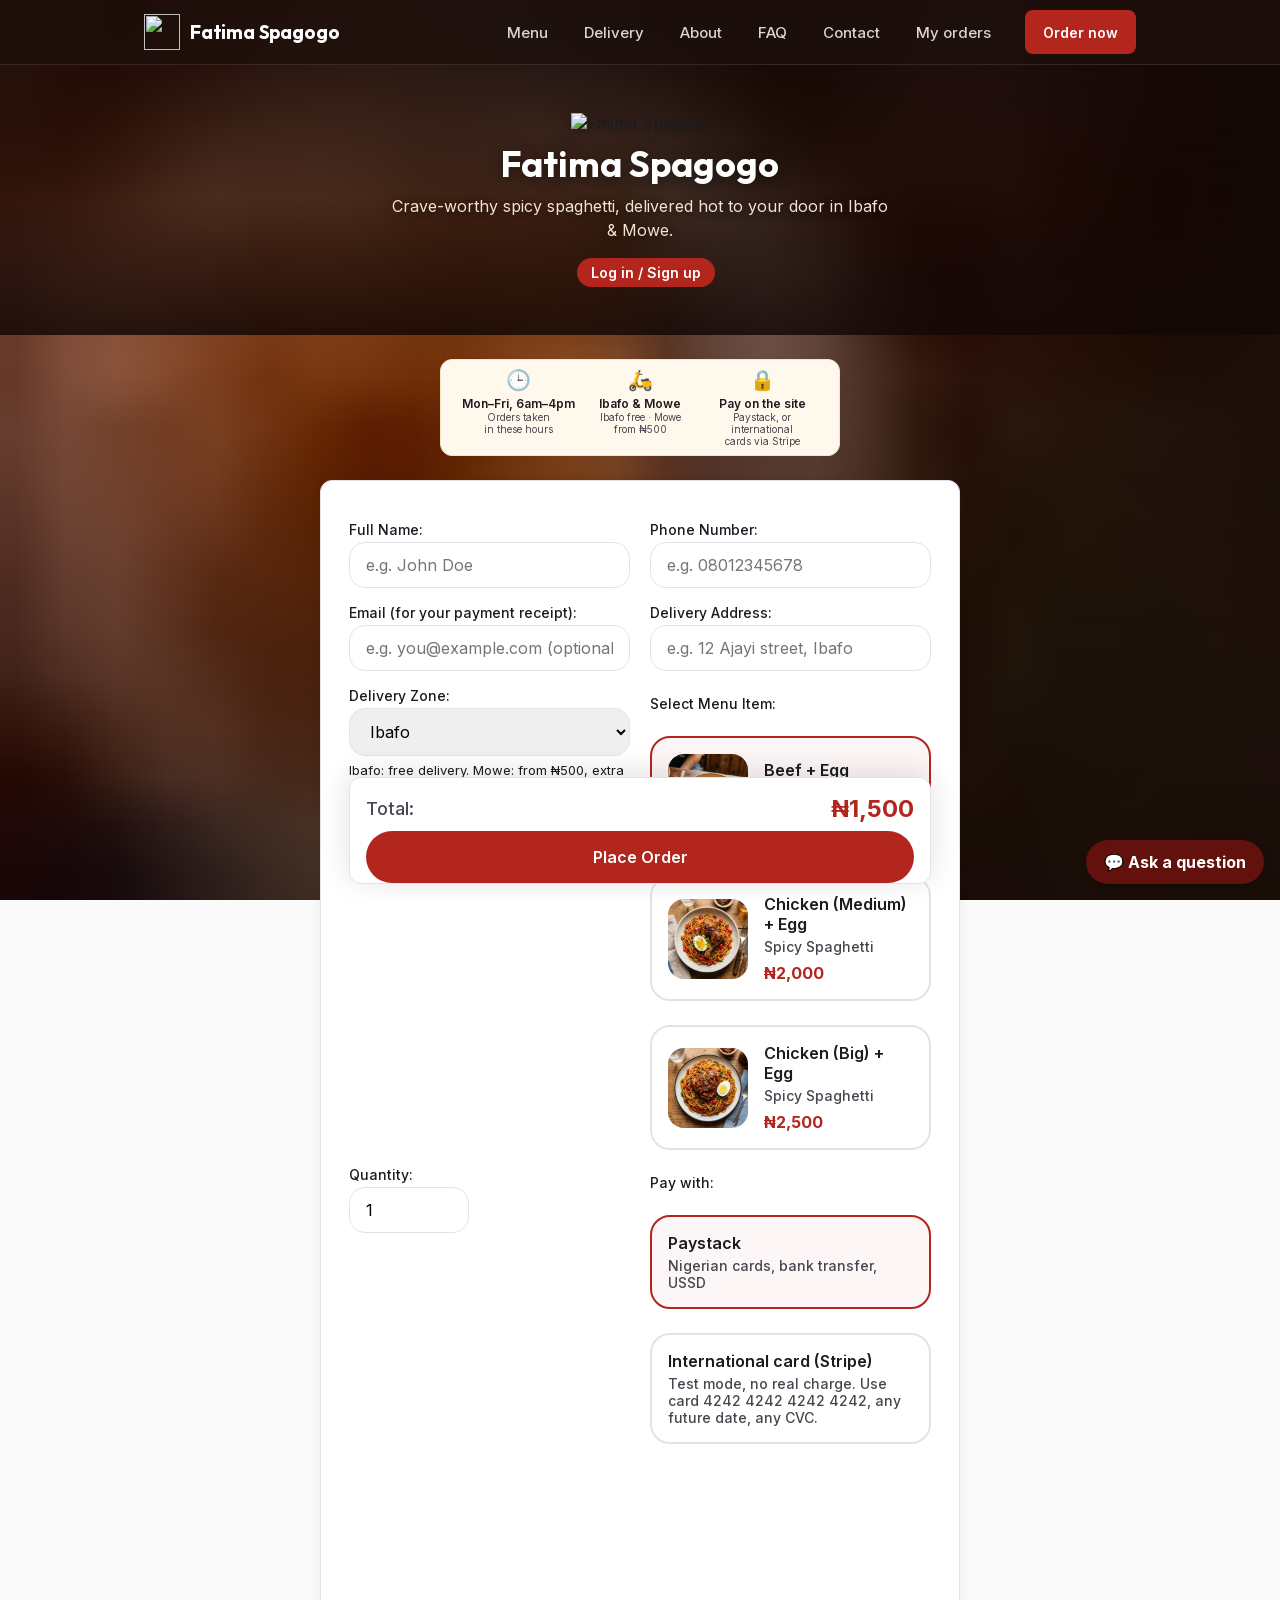
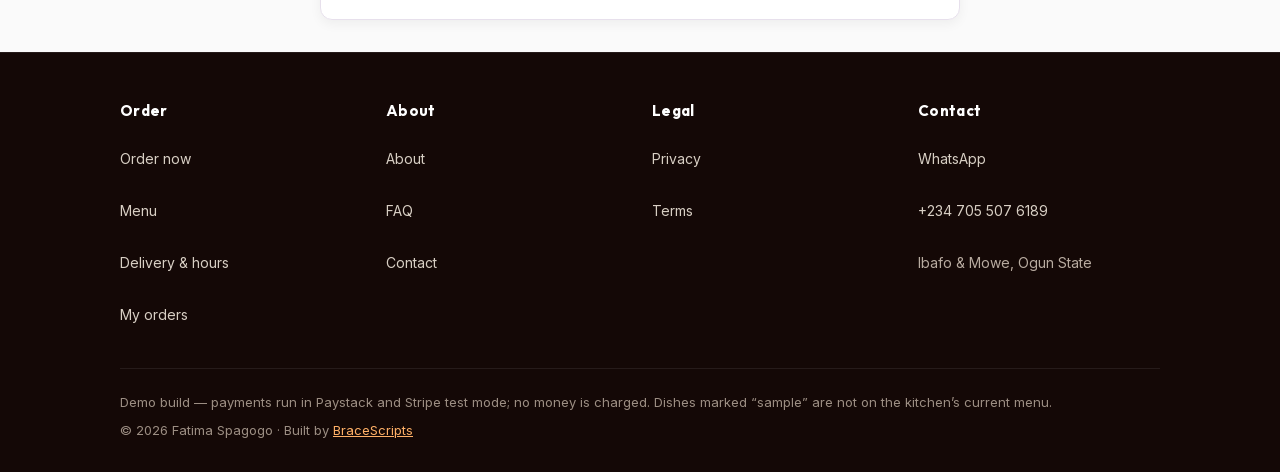
==== commit 57289e11: "Fix: home layout (class collision, body padding), logo alt, copy corrections" ====
--- a/index.html
+++ b/index.html
@@ -24,7 +24,7 @@
   <header class="siteNav">
     <div class="siteNav-inner">
       <a href="/" class="siteNav-brand">
-        <img src="/logo.svg" alt="Fatima Spagogo" width="36" height="36">
+        <img src="/logo.svg" alt="" width="36" height="36">
         <span>Fatima Spagogo</span>
       </a>
       <button type="button" class="siteNav-burger" aria-expanded="false" aria-controls="siteNavLinks" aria-label="Toggle navigation">
--- a/layout.css
+++ b/layout.css
@@ -48,18 +48,19 @@
     display: none;
 }
 
-body:has(.siteNav) {
-    padding-top: 0;
-    padding-left: 0;
-    padding-right: 0;
-    padding-bottom: 0;
-}
-
-body:has(.siteNav) .hero {
-    width: 100%;
-    margin-left: 0;
-    margin-right: 0;
+body:not(.page) .siteNav {
+    width: calc(100% + var(--space-4) * 2);
+    margin: calc(-1 * var(--space-4)) calc(-1 * var(--space-4)) 0;
+}
+body:not(.page) .siteNav + .hero {
     margin-top: 0;
+}
+body:not(.page) .siteFooter {
+    width: calc(100% + var(--space-4) * 2);
+    margin: var(--space-5) calc(-1 * var(--space-4)) calc(-1 * var(--space-4));
+}
+#orderForm {
+    scroll-margin-top: 80px;
 }
 
 .pageMain {
@@ -228,14 +229,14 @@
 }
 
 /* 5. Menu Dish Cards Grid */
-.cardGrid {
+.dishGrid {
     display: grid;
     grid-template-columns: repeat(auto-fill, minmax(235px, 1fr));
     gap: var(--space-4);
     margin: var(--space-5) 0 var(--space-4);
 }
 
-.card {
+.dishCard {
     background: rgba(255, 255, 255, 0.05);
     border: 1px solid rgba(255, 255, 255, 0.12);
     border-radius: var(--radius-lg);
@@ -246,12 +247,12 @@
     transition: transform 0.2s cubic-bezier(0.2, 0.8, 0.2, 1), border-color 0.2s ease;
 }
 
-.card:hover {
+.dishCard:hover {
     transform: translateY(-3px);
     border-color: rgba(255, 255, 255, 0.28);
 }
 
-.card-img {
+.dishCard-img {
     width: 100%;
     height: 220px;
     object-fit: cover;
@@ -259,23 +260,23 @@
     background-color: #2b1713;
 }
 
-.card-body {
+.dishCard-body {
     padding: var(--space-3);
     display: flex;
     flex-direction: column;
     flex-grow: 1;
 }
 
-.card-titleRow {
-    display: flex;
-    align-items: baseline;
-    justify-content: space-between;
-    gap: 8px;
+.dishCard-titleRow {
+    display: flex;
+    flex-direction: column;
+    align-items: flex-start;
+    gap: 4px;
     margin-bottom: 6px;
     flex-wrap: wrap;
 }
 
-.card-name {
+.dishCard-name {
     font-family: var(--font-heading);
     font-size: 18px;
     font-weight: 700;
@@ -287,13 +288,13 @@
     flex-wrap: wrap;
 }
 
-.card-price {
+.dishCard-price {
     font-weight: 700;
     color: #ffd166;
     font-size: 16px;
 }
 
-.card-desc {
+.dishCard-desc {
     font-size: 13px;
     color: #d8cfc4;
     margin: 0 0 var(--space-3);
@@ -301,7 +302,7 @@
     flex-grow: 1;
 }
 
-.card-orderBtn {
+.dishCard-orderBtn {
     display: inline-flex;
     align-items: center;
     justify-content: center;
@@ -316,7 +317,7 @@
     transition: background-color 0.15s ease;
 }
 
-.card-orderBtn:hover {
+.dishCard-orderBtn:hover {
     background-color: var(--primary-hover);
 }
 
@@ -753,19 +754,19 @@
         gap: var(--space-4);
     }
 
-    .cardGrid {
+    .dishGrid {
         grid-template-columns: 1fr;
     }
 }
 
 @media (min-width: 760px) and (max-width: 1023px) {
-    .cardGrid {
+    .dishGrid {
         grid-template-columns: repeat(auto-fill, minmax(220px, 1fr));
     }
 }
 
 @media (min-width: 1024px) {
-    .cardGrid {
+    .dishGrid {
         grid-template-columns: repeat(4, 1fr);
     }
 }
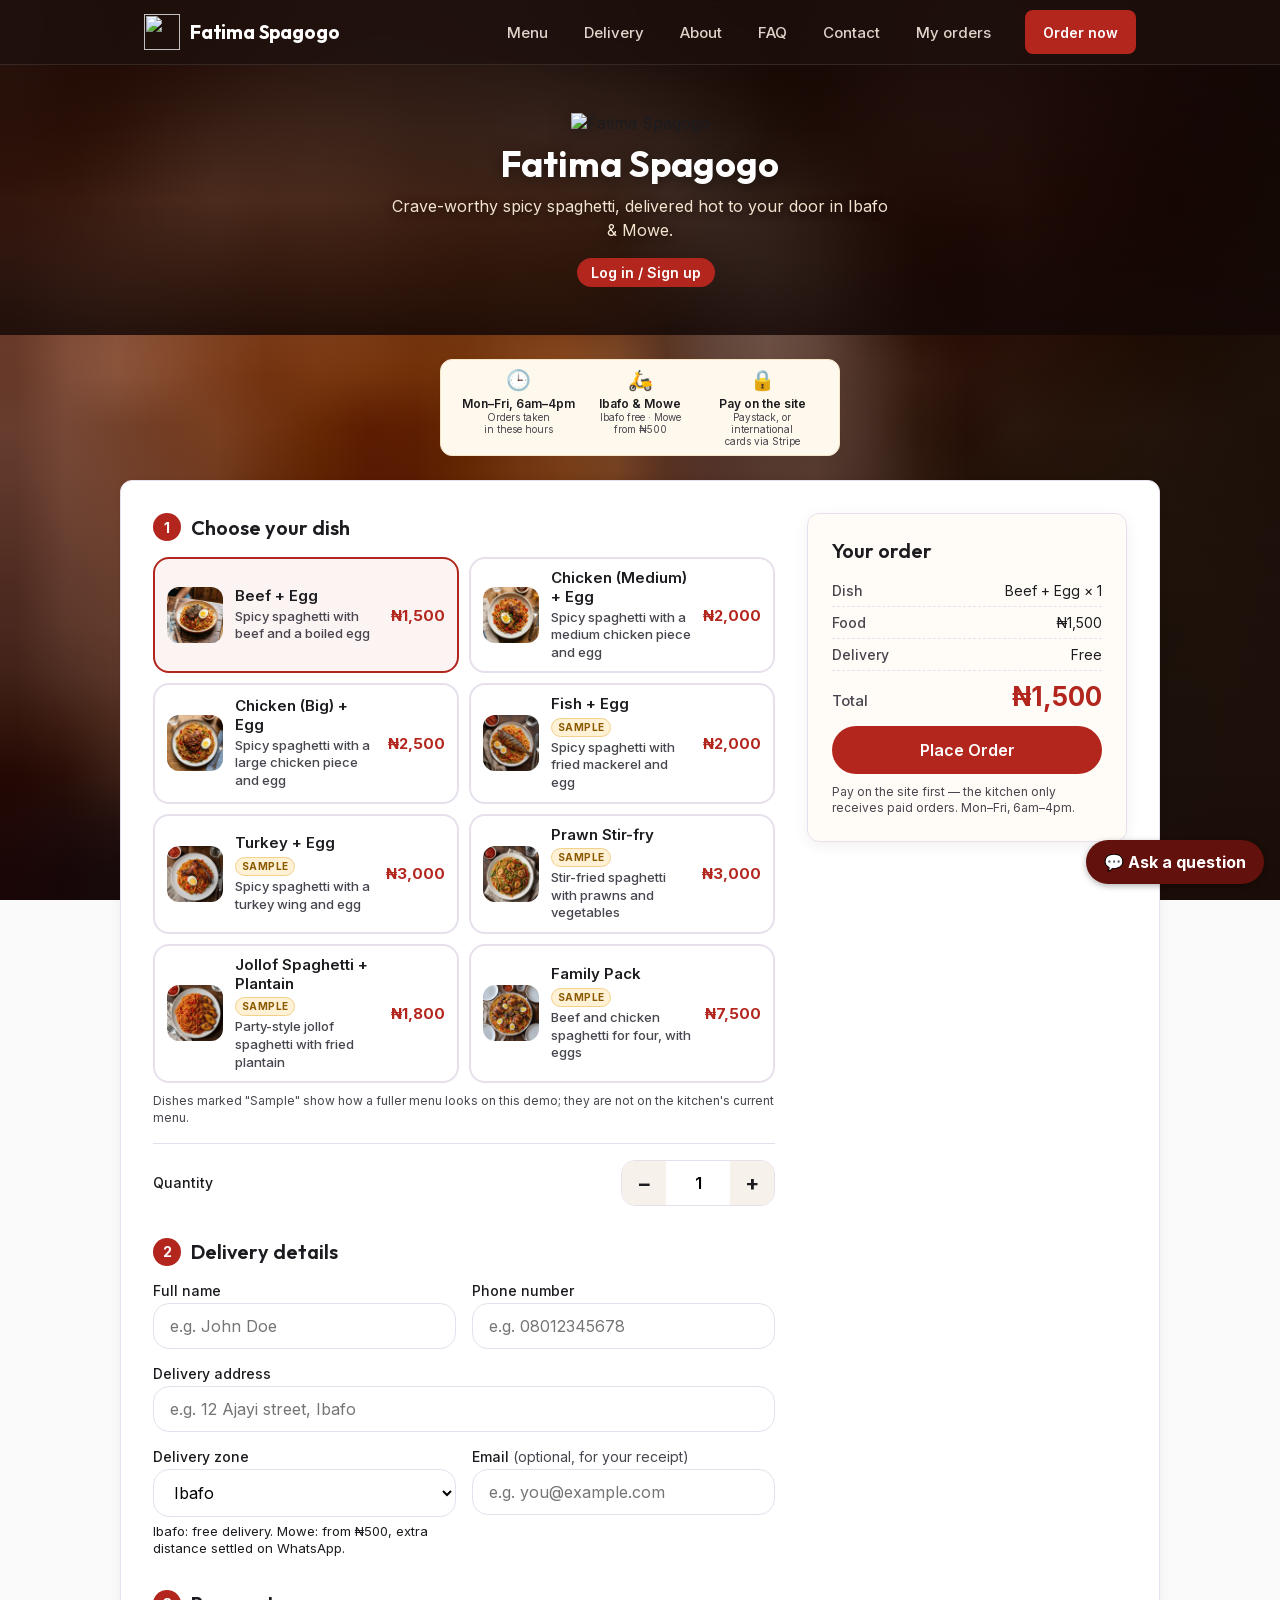
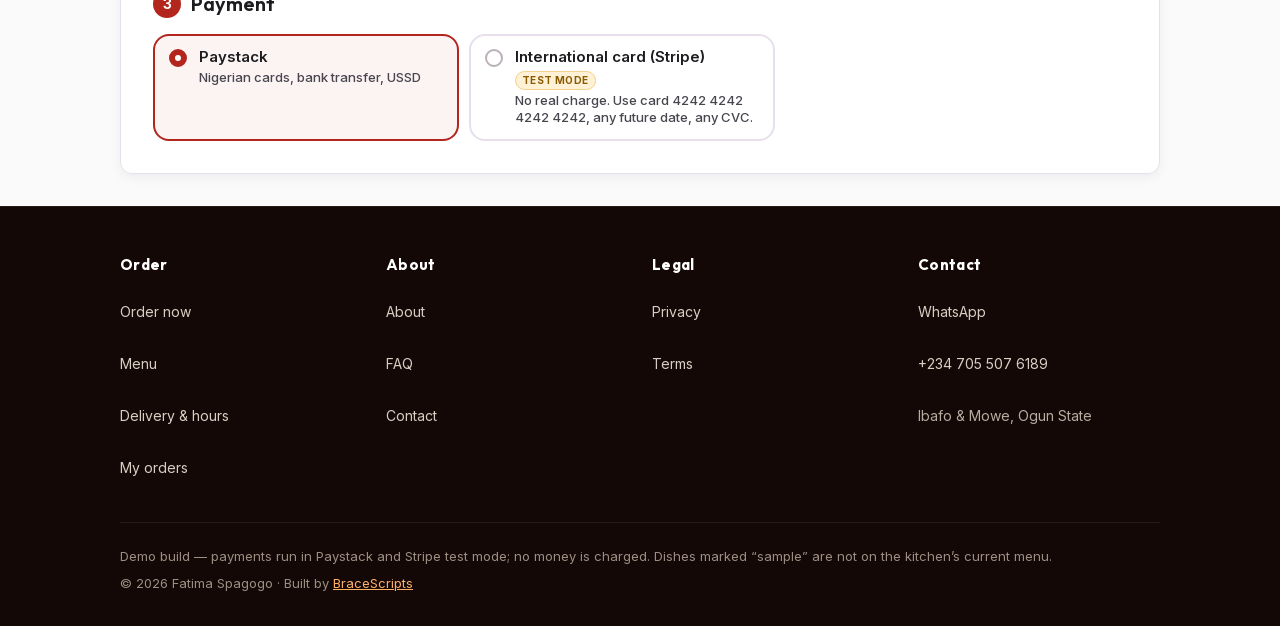
==== commit 2dcbf377: "Order form: checkout layout with eight dishes, quantity stepper and order summary" ====
--- a/index.html
+++ b/index.html
@@ -18,6 +18,7 @@
         <link rel="icon" type="image/svg+xml" href="logo.svg">        
         <link rel="stylesheet" href="style.css">
         <link rel="stylesheet" href="/layout.css">
+        <link rel="stylesheet" href="order.css">
         </head>
         <body>
   <a class="skipLink" href="#orderForm">Skip to content</a>
@@ -109,105 +110,187 @@
                 <p id="paymentHint" class="paymentHint"></p>
                 <button type="button" id="paymentCloseBtn" class="linkBtn">Place another order</button>
             </section>
-            <form id="orderForm">
-                <div>
-                    <label for="customerName">Full Name:</label>
-                    <input type="text" id="customerName" name="customerName" placeholder="e.g. John Doe">
-                    </div>
-                    <div>
-                        <label for="customerPhone">Phone Number:</label>
-                        <input type="tel" id="customerPhone" name="customerPhone" placeholder="e.g. 08012345678">
+            <form id="orderForm" class="checkout">
+                <div class="checkout-main">
+                    <section class="checkout-step" aria-labelledby="stepDishTitle">
+                        <h2 class="checkout-stepTitle" id="stepDishTitle"><span class="checkout-stepNum">1</span>Choose your dish</h2>
+                        <fieldset class="dishFieldset">
+                            <legend class="srOnly">Menu item</legend>
+                            <div class="dishList">
+                                <label class="dishRow">
+                                    <input type="radio" name="menuItem" value="item1" data-name="Beef + Egg" checked>
+                                    <span class="dishRow-body">
+                                        <img src="menu-beef.webp" alt="" class="dishRow-img" width="56" height="56" loading="lazy">
+                                        <span class="dishRow-text">
+                                            <span class="dishRow-title">Beef + Egg</span>
+                                            <span class="dishRow-desc">Spicy spaghetti with beef and a boiled egg</span>
+                                        </span>
+                                        <span class="dishRow-price">₦1,500</span>
+                                    </span>
+                                </label>
+                                <label class="dishRow">
+                                    <input type="radio" name="menuItem" value="item2" data-name="Chicken (Medium) + Egg">
+                                    <span class="dishRow-body">
+                                        <img src="menu-chicken-med.webp" alt="" class="dishRow-img" width="56" height="56" loading="lazy">
+                                        <span class="dishRow-text">
+                                            <span class="dishRow-title">Chicken (Medium) + Egg</span>
+                                            <span class="dishRow-desc">Spicy spaghetti with a medium chicken piece and egg</span>
+                                        </span>
+                                        <span class="dishRow-price">₦2,000</span>
+                                    </span>
+                                </label>
+                                <label class="dishRow">
+                                    <input type="radio" name="menuItem" value="item3" data-name="Chicken (Big) + Egg">
+                                    <span class="dishRow-body">
+                                        <img src="menu-chicken-big.webp" alt="" class="dishRow-img" width="56" height="56" loading="lazy">
+                                        <span class="dishRow-text">
+                                            <span class="dishRow-title">Chicken (Big) + Egg</span>
+                                            <span class="dishRow-desc">Spicy spaghetti with a large chicken piece and egg</span>
+                                        </span>
+                                        <span class="dishRow-price">₦2,500</span>
+                                    </span>
+                                </label>
+                                <label class="dishRow">
+                                    <input type="radio" name="menuItem" value="item4" data-name="Fish + Egg">
+                                    <span class="dishRow-body">
+                                        <img src="menu-fish.webp" alt="" class="dishRow-img" width="56" height="56" loading="lazy">
+                                        <span class="dishRow-text">
+                                            <span class="dishRow-title">Fish + Egg <span class="dishRow-tag">Sample</span></span>
+                                            <span class="dishRow-desc">Spicy spaghetti with fried mackerel and egg</span>
+                                        </span>
+                                        <span class="dishRow-price">₦2,000</span>
+                                    </span>
+                                </label>
+                                <label class="dishRow">
+                                    <input type="radio" name="menuItem" value="item5" data-name="Turkey + Egg">
+                                    <span class="dishRow-body">
+                                        <img src="menu-turkey.webp" alt="" class="dishRow-img" width="56" height="56" loading="lazy">
+                                        <span class="dishRow-text">
+                                            <span class="dishRow-title">Turkey + Egg <span class="dishRow-tag">Sample</span></span>
+                                            <span class="dishRow-desc">Spicy spaghetti with a turkey wing and egg</span>
+                                        </span>
+                                        <span class="dishRow-price">₦3,000</span>
+                                    </span>
+                                </label>
+                                <label class="dishRow">
+                                    <input type="radio" name="menuItem" value="item6" data-name="Prawn Stir-fry">
+                                    <span class="dishRow-body">
+                                        <img src="menu-prawn.webp" alt="" class="dishRow-img" width="56" height="56" loading="lazy">
+                                        <span class="dishRow-text">
+                                            <span class="dishRow-title">Prawn Stir-fry <span class="dishRow-tag">Sample</span></span>
+                                            <span class="dishRow-desc">Stir-fried spaghetti with prawns and vegetables</span>
+                                        </span>
+                                        <span class="dishRow-price">₦3,000</span>
+                                    </span>
+                                </label>
+                                <label class="dishRow">
+                                    <input type="radio" name="menuItem" value="item7" data-name="Jollof Spaghetti + Plantain">
+                                    <span class="dishRow-body">
+                                        <img src="menu-jollof-plantain.webp" alt="" class="dishRow-img" width="56" height="56" loading="lazy">
+                                        <span class="dishRow-text">
+                                            <span class="dishRow-title">Jollof Spaghetti + Plantain <span class="dishRow-tag">Sample</span></span>
+                                            <span class="dishRow-desc">Party-style jollof spaghetti with fried plantain</span>
+                                        </span>
+                                        <span class="dishRow-price">₦1,800</span>
+                                    </span>
+                                </label>
+                                <label class="dishRow">
+                                    <input type="radio" name="menuItem" value="item8" data-name="Family Pack">
+                                    <span class="dishRow-body">
+                                        <img src="menu-family-pack.webp" alt="" class="dishRow-img" width="56" height="56" loading="lazy">
+                                        <span class="dishRow-text">
+                                            <span class="dishRow-title">Family Pack <span class="dishRow-tag">Sample</span></span>
+                                            <span class="dishRow-desc">Beef and chicken spaghetti for four, with eggs</span>
+                                        </span>
+                                        <span class="dishRow-price">₦7,500</span>
+                                    </span>
+                                </label>
+                            </div>
+                        </fieldset>
+                        <p class="dishNote">Dishes marked "Sample" show how a fuller menu looks on this demo; they are not on the kitchen's current menu.</p>
+                        <div class="qtyField">
+                            <label for="quantity">Quantity</label>
+                            <div class="qtyStepper">
+                                <button type="button" class="qtyBtn" data-step="-1" aria-label="Decrease quantity">−</button>
+                                <input type="number" id="quantity" name="quantity" min="1" max="20" value="1" inputmode="numeric">
+                                <button type="button" class="qtyBtn" data-step="1" aria-label="Increase quantity">+</button>
+                            </div>
                         </div>
-                        <div>
-                        <label for="customerEmail">Email (for your payment receipt):</label>
-                        <input type="email" id="customerEmail" name="customerEmail" placeholder="e.g. you@example.com (optional when logged in)" autocomplete="email">
-                        </div>
-                        <div>
-                            <label for="deliveryAddress">Delivery Address:</label>
-                            <input type="text" id="deliveryAddress" name="deliveryAddress" placeholder="e.g. 12 Ajayi street, Ibafo">
-                            </div>
-                            <div>
-                                <label for="deliveryZone">Delivery Zone:</label>
+                    </section>
+                    <section class="checkout-step" aria-labelledby="stepDeliveryTitle">
+                        <h2 class="checkout-stepTitle" id="stepDeliveryTitle"><span class="checkout-stepNum">2</span>Delivery details</h2>
+                        <div class="fieldGrid">
+                            <div class="field">
+                                <label for="customerName">Full name</label>
+                                <input type="text" id="customerName" name="customerName" placeholder="e.g. John Doe" autocomplete="name">
+                            </div>
+                            <div class="field">
+                                <label for="customerPhone">Phone number</label>
+                                <input type="tel" id="customerPhone" name="customerPhone" placeholder="e.g. 08012345678" autocomplete="tel" inputmode="numeric">
+                            </div>
+                            <div class="field field--full">
+                                <label for="deliveryAddress">Delivery address</label>
+                                <input type="text" id="deliveryAddress" name="deliveryAddress" placeholder="e.g. 12 Ajayi street, Ibafo" autocomplete="street-address">
+                            </div>
+                            <div class="field">
+                                <label for="deliveryZone">Delivery zone</label>
                                 <select id="deliveryZone" name="deliveryZone">
                                     <option value="ibafo">Ibafo</option>
                                     <option value="Mowe">Mowe</option>
-                                    </select>
-                                    <small class="fieldNote">Ibafo: free delivery. Mowe: from ₦500, extra distance settled on WhatsApp.</small>
-                                    </div>
-                                        <fieldset class="menu-selection">
-                                            <legend>Select Menu Item:</legend>
-                                            <div class="menu-cards">
-                                                <label class="menu-card">
-                                                    <input type="radio" name="menuItem" value="item1" checked>
-                                                    <div class="card-content">
-                                                        <img src="menu-beef.webp" alt="Spicy Spaghetti with Beef and Egg" class="card-img" width="100" height="100" loading="lazy">
-                                                        <div class="card-text">
-                                                            <span class="card-title">Beef + Egg</span>
-                                                            <span class="card-desc">Spicy Spaghetti</span>
-                                                            <span class="card-price">₦1,500</span>
-                                                        </div>
-                                                    </div>
-                                                </label>
-                                                <label class="menu-card">
-                                                    <input type="radio" name="menuItem" value="item2">
-                                                    <div class="card-content">
-                                                        <img src="menu-chicken-med.webp" alt="Spicy Spaghetti with Medium Chicken and Egg" class="card-img" width="100" height="100" loading="lazy">
-                                                        <div class="card-text">
-                                                            <span class="card-title">Chicken (Medium) + Egg</span>
-                                                            <span class="card-desc">Spicy Spaghetti</span>
-                                                            <span class="card-price">₦2,000</span>
-                                                        </div>
-                                                    </div>
-                                                </label>
-                                                <label class="menu-card">
-                                                    <input type="radio" name="menuItem" value="item3">
-                                                    <div class="card-content">
-                                                        <img src="menu-chicken-big.webp" alt="Spicy Spaghetti with Big Chicken and Egg" class="card-img" width="100" height="100" loading="lazy">
-                                                        <div class="card-text">
-                                                            <span class="card-title">Chicken (Big) + Egg</span>
-                                                            <span class="card-desc">Spicy Spaghetti</span>
-                                                            <span class="card-price">₦2,500</span>
-                                                        </div>
-                                                    </div>
-                                                </label>
-                                            </div>
-                                        </fieldset>
-                                            <div>
-                                                <label for="quantity">Quantity:</label>
-                                                <input type="number" id="quantity" name="quantity" min="1" value="1">
-                                            </div>
-                                        <fieldset class="menu-selection">
-                                            <legend>Pay with:</legend>
-                                            <div class="menu-cards">
-                                                <label class="menu-card">
-                                                    <input type="radio" name="payMethod" value="paystack" checked>
-                                                    <div class="card-content">
-                                                        <div class="card-text">
-                                                            <span class="card-title">Paystack</span>
-                                                            <span class="card-desc">Nigerian cards, bank transfer, USSD</span>
-                                                        </div>
-                                                    </div>
-                                                </label>
-                                                <label class="menu-card">
-                                                    <input type="radio" name="payMethod" value="stripe">
-                                                    <div class="card-content">
-                                                        <div class="card-text">
-                                                            <span class="card-title">International card (Stripe)</span>
-                                                            <span class="card-desc">Test mode, no real charge. Use card 4242 4242 4242 4242, any future date, any CVC.</span>
-                                                        </div>
-                                                    </div>
-                                                </label>
-                                            </div>
-                                        </fieldset>                                            
-                                            <div class="order-summary-sticky">
-                                                <div id="formError" class="formError" style="display: none; color: #B3261E; margin-bottom: 12px; font-weight: 500;"></div>
-                                                <div class="total-row">
-                                                    <span>Total:</span>
-                                                    <strong id="displayTotal">₦1,500</strong>
-                                                </div>
-                                                <button type="button" id="submitOrder">Place Order</button>
-                                            </div>
-                        </form>
+                                </select>
+                                <small class="fieldNote">Ibafo: free delivery. Mowe: from ₦500, extra distance settled on WhatsApp.</small>
+                            </div>
+                            <div class="field">
+                                <label for="customerEmail">Email <span class="fieldOptional">(optional, for your receipt)</span></label>
+                                <input type="email" id="customerEmail" name="customerEmail" placeholder="e.g. you@example.com" autocomplete="email">
+                            </div>
+                        </div>
+                    </section>
+                    <section class="checkout-step" aria-labelledby="stepPayTitle">
+                        <h2 class="checkout-stepTitle" id="stepPayTitle"><span class="checkout-stepNum">3</span>Payment</h2>
+                        <fieldset class="payFieldset">
+                            <legend class="srOnly">Payment method</legend>
+                            <div class="payList">
+                                <label class="payRow">
+                                    <input type="radio" name="payMethod" value="paystack" checked>
+                                    <span class="payRow-body">
+                                        <span class="payRow-text">
+                                            <span class="payRow-title">Paystack</span>
+                                            <span class="payRow-desc">Nigerian cards, bank transfer, USSD</span>
+                                        </span>
+                                    </span>
+                                </label>
+                                <label class="payRow">
+                                    <input type="radio" name="payMethod" value="stripe">
+                                    <span class="payRow-body">
+                                        <span class="payRow-text">
+                                            <span class="payRow-title">International card (Stripe)<span class="dishRow-tag">Test mode</span></span>
+                                            <span class="payRow-desc">No real charge. Use card 4242 4242 4242 4242, any future date, any CVC.</span>
+                                        </span>
+                                    </span>
+                                </label>
+                            </div>
+                        </fieldset>
+                    </section>
+                </div>
+                <aside class="checkout-summary" aria-label="Order summary">
+                    <div class="order-summary-sticky">
+                        <h2 class="summaryTitle">Your order</h2>
+                        <div id="formError" class="formError"></div>
+                        <dl class="summaryRows">
+                            <div class="summaryRow"><dt>Dish</dt><dd id="summaryDish">Beef + Egg × 1</dd></div>
+                            <div class="summaryRow summaryRow--food"><dt>Food</dt><dd id="summaryFood">₦1,500</dd></div>
+                            <div class="summaryRow"><dt>Delivery</dt><dd id="summaryFee">Free</dd></div>
+                        </dl>
+                        <div class="total-row">
+                            <span>Total</span>
+                            <strong id="displayTotal">₦1,500</strong>
+                        </div>
+                        <button type="button" id="submitOrder">Place Order</button>
+                        <p class="summaryNote">Pay on the site first — the kitchen only receives paid orders. Mon–Fri, 6am–4pm.</p>
+                    </div>
+                </aside>
+            </form>
                         <div id="chatWidget">
     <button type="button" id="chatToggleBtn" aria-label="Chat with us">💬 Ask a question</button>
     <div id="chatWindow" class="hidden">
--- a/style.css
+++ b/style.css
@@ -534,15 +534,6 @@
     .siteHeader, .ordersPanel, .paymentResult { max-width: 640px; }
     .siteHeader h1 { font-size: 40px; }
     .siteHeader p { font-size: 17px; }
-    #orderForm {
-        max-width: 640px;
-        display: grid;
-        grid-template-columns: 1fr 1fr;
-        column-gap: 20px;
-        padding: 24px 28px 28px;
-    }
-    #orderForm > div:last-child { grid-column: 1 / -1; }   /* quantity + Place Order */
-    #quantity { max-width: 120px; margin-right: 16px; }
     #chatWindow { width: min(360px, calc(100vw - 32px)); max-height: min(520px, 70vh); }
 }
 
@@ -611,73 +602,6 @@
     padding: 20px; text-align: center; font-size: 14px; color: #605c56;
 }
 
-/* Menu Cards */
-.menu-selection {
-    border: none;
-    padding: 0;
-    margin: var(--space-4) 0 0 0;
-}
-.menu-selection legend {
-    color: var(--text-primary);
-    font-weight: 500;
-    font-size: 14px;
-    margin-bottom: var(--space-2);
-    padding: 0;
-}
-.menu-cards {
-    display: flex;
-    flex-direction: column;
-    gap: var(--space-2);
-}
-.menu-card {
-    cursor: pointer;
-    display: block;
-}
-.menu-card input[type="radio"] {
-    display: none;
-}
-.card-content {
-    border: 2px solid var(--border);
-    border-radius: 20px;
-    padding: var(--space-3);
-    transition: all 0.2s ease;
-    display: flex;
-    flex-direction: row;
-    align-items: center;
-    gap: var(--space-3);
-}
-.card-img {
-    width: 80px;
-    height: 80px;
-    border-radius: 16px;
-    object-fit: cover;
-    flex-shrink: 0;
-}
-.card-text {
-    display: flex;
-    flex-direction: column;
-}
-.menu-card input[type="radio"]:checked + .card-content {
-    border-color: var(--primary);
-    background-color: rgba(179, 38, 30, 0.04);
-}
-.card-title {
-    font-weight: 600;
-    font-size: 16px;
-    color: var(--text-primary);
-}
-.card-desc {
-    font-size: 14px;
-    color: var(--text-secondary);
-    margin-top: var(--space-1);
-}
-.card-price {
-    font-weight: 700;
-    font-size: 16px;
-    color: var(--primary);
-    margin-top: var(--space-2);
-}
-
 /* Kanban Board */
 .staffKanban {
     display: flex;
@@ -704,47 +628,10 @@
     font-family: var(--font-heading);
 }
 
-/* Sticky Order Summary */
-.order-summary-sticky {
-    position: sticky;
-    bottom: 16px;
-    background-color: var(--surface);
-    border: 1px solid var(--border);
-    border-radius: var(--radius-lg);
-    padding: var(--space-3) var(--space-3) 0 var(--space-3);
-    margin: var(--space-4) 0 16px 0;
-    box-shadow: 0 -4px 30px rgba(0, 0, 0, 0.12);
-    z-index: 10;
-}
-.total-row {
-    display: flex;
-    justify-content: space-between;
-    align-items: center;
-    font-size: 18px;
-    margin-bottom: var(--space-2);
-}
-.total-row span {
-    color: var(--text-secondary);
-    font-weight: 500;
-}
-.total-row strong {
-    color: var(--primary);
-    font-size: 24px;
-    font-weight: 700;
-}
-.order-summary-sticky button {
-    width: 100%;
-    margin-top: 0;
-}
-
-.menu-card:active .card-content { transform: scale(0.98); }
-
-
 ::-webkit-scrollbar { display: none; }
 html, body { -ms-overflow-style: none; scrollbar-width: none; }
 
 @media (max-width: 1023px) {
-    #chatWidget { bottom: calc(16px + 123px); }
     #chatToggleBtn {
         width: 52px; height: 52px; padding: 0; border-radius: 50%; font-size: 0;
         display: flex; align-items: center; justify-content: center;
--- a/order.css
+++ b/order.css
@@ -0,0 +1,492 @@
+.srOnly {
+    position: absolute;
+    width: 1px;
+    height: 1px;
+    padding: 0;
+    margin: -1px;
+    overflow: hidden;
+    clip: rect(0 0 0 0);
+    white-space: nowrap;
+    border: 0;
+}
+
+#orderForm.checkout {
+    --formPad: var(--space-4);
+    max-width: 640px;
+    margin: 0 auto;
+    padding: var(--formPad);
+    display: block;
+}
+.checkout-main {
+    min-width: 0;
+}
+.checkout-step {
+    margin: 0 0 var(--space-5);
+}
+.checkout-step:last-child {
+    margin-bottom: 0;
+}
+.checkout-stepTitle {
+    display: flex;
+    align-items: center;
+    gap: 10px;
+    margin: 0 0 var(--space-3);
+    font-family: var(--font-heading);
+    font-size: 20px;
+    font-weight: 600;
+    color: var(--text-primary);
+}
+.checkout-stepNum {
+    display: inline-flex;
+    align-items: center;
+    justify-content: center;
+    width: 28px;
+    height: 28px;
+    border-radius: 50%;
+    background-color: var(--primary);
+    color: #ffffff;
+    font-family: var(--font-body);
+    font-size: 14px;
+    font-weight: 700;
+    flex-shrink: 0;
+}
+
+.dishFieldset,
+.payFieldset {
+    border: 0;
+    padding: 0;
+    margin: 0;
+    min-width: 0;
+}
+.dishList {
+    display: grid;
+    grid-template-columns: 1fr;
+    gap: 10px;
+}
+.dishRow,
+.payRow {
+    position: relative;
+    display: flex;
+    cursor: pointer;
+    margin: 0;
+}
+.dishRow input[type="radio"],
+.payRow input[type="radio"] {
+    position: absolute;
+    opacity: 0;
+    width: 1px;
+    height: 1px;
+    margin: 0;
+    pointer-events: none;
+}
+.dishRow-body {
+    flex: 1 1 auto;
+    display: flex;
+    align-items: center;
+    gap: 12px;
+    padding: 10px 12px;
+    border: 2px solid var(--border);
+    border-radius: 16px;
+    background-color: var(--surface);
+    transition: border-color 0.15s ease, background-color 0.15s ease, transform 0.15s ease;
+}
+.dishRow-img {
+    width: 56px;
+    height: 56px;
+    border-radius: 12px;
+    object-fit: cover;
+    flex-shrink: 0;
+}
+.dishRow-text {
+    display: flex;
+    flex-direction: column;
+    min-width: 0;
+    flex: 1 1 auto;
+}
+.dishRow-title {
+    display: flex;
+    align-items: center;
+    flex-wrap: wrap;
+    gap: 4px 6px;
+    font-weight: 600;
+    font-size: 15px;
+    line-height: 1.25;
+    color: var(--text-primary);
+}
+.dishRow-desc {
+    margin-top: 2px;
+    font-size: 13px;
+    line-height: 1.35;
+    color: var(--text-secondary);
+}
+.dishRow-price {
+    margin-left: auto;
+    font-weight: 700;
+    font-size: 15px;
+    color: var(--primary);
+    white-space: nowrap;
+}
+.dishRow-tag {
+    display: inline-block;
+    padding: 2px 6px;
+    border-radius: 999px;
+    border: 1px solid #f3d18a;
+    background-color: #fff1d6;
+    color: #8a5a00;
+    font-size: 10px;
+    font-weight: 700;
+    letter-spacing: 0.04em;
+    line-height: 1.3;
+    text-transform: uppercase;
+}
+.dishRow input[type="radio"]:checked + .dishRow-body {
+    border-color: var(--primary);
+    background-color: rgba(179, 38, 30, 0.05);
+}
+.dishRow input[type="radio"]:focus-visible + .dishRow-body,
+.payRow input[type="radio"]:focus-visible + .payRow-body {
+    outline: 2px solid var(--primary);
+    outline-offset: 2px;
+}
+.dishRow:active .dishRow-body {
+    transform: scale(0.985);
+}
+.dishNote {
+    margin: 10px 0 0;
+    font-size: 12px;
+    line-height: 1.4;
+    color: var(--text-secondary);
+}
+
+.qtyField {
+    display: flex;
+    align-items: center;
+    justify-content: space-between;
+    flex-wrap: wrap;
+    gap: 12px;
+    margin-top: var(--space-3);
+    padding-top: var(--space-3);
+    border-top: 1px solid var(--border);
+}
+.qtyField label {
+    margin: 0;
+}
+.qtyStepper {
+    display: inline-flex;
+    align-items: center;
+    overflow: hidden;
+    border: 1px solid var(--border);
+    border-radius: 14px;
+    background-color: var(--surface);
+}
+.qtyBtn {
+    width: 44px;
+    height: 44px;
+    margin: 0;
+    padding: 0;
+    border-radius: 0;
+    background-color: #f6f1ea;
+    color: var(--text-primary);
+    font-size: 22px;
+    font-weight: 600;
+    line-height: 1;
+}
+.qtyBtn:hover {
+    background-color: #ede4d8;
+    transform: none;
+}
+.qtyBtn:active {
+    background-color: #e3d7c6;
+    transform: none;
+}
+#orderForm #quantity {
+    width: 64px;
+    margin: 0;
+    padding: 10px 4px;
+    border: 0;
+    border-radius: 0;
+    text-align: center;
+    font-weight: 600;
+    -moz-appearance: textfield;
+    appearance: textfield;
+}
+#orderForm #quantity::-webkit-outer-spin-button,
+#orderForm #quantity::-webkit-inner-spin-button {
+    -webkit-appearance: none;
+    margin: 0;
+}
+#orderForm #quantity:focus {
+    box-shadow: none;
+    outline: 2px solid var(--primary);
+    outline-offset: -2px;
+}
+
+#orderForm select {
+    background-color: var(--surface);
+}
+.fieldGrid {
+    display: grid;
+    grid-template-columns: 1fr;
+    column-gap: 16px;
+}
+.fieldGrid .field {
+    margin-top: var(--space-3);
+    min-width: 0;
+}
+.fieldGrid .field:first-child {
+    margin-top: 0;
+}
+.fieldGrid .field label {
+    margin-top: 0;
+}
+.fieldOptional {
+    font-weight: 400;
+    color: var(--text-secondary);
+}
+.field--full {
+    grid-column: 1 / -1;
+}
+
+.payList {
+    display: grid;
+    grid-template-columns: 1fr;
+    gap: 10px;
+}
+.payRow-body {
+    flex: 1 1 auto;
+    display: flex;
+    align-items: flex-start;
+    gap: 12px;
+    padding: 12px 14px;
+    border: 2px solid var(--border);
+    border-radius: 16px;
+    background-color: var(--surface);
+    transition: border-color 0.15s ease, background-color 0.15s ease;
+}
+.payRow-body::before {
+    content: "";
+    flex-shrink: 0;
+    box-sizing: border-box;
+    width: 18px;
+    height: 18px;
+    margin-top: 1px;
+    border: 2px solid #b9b0ba;
+    border-radius: 50%;
+    background-color: var(--surface);
+    transition: border-color 0.15s ease, border-width 0.15s ease;
+}
+.payRow input[type="radio"]:checked + .payRow-body {
+    border-color: var(--primary);
+    background-color: rgba(179, 38, 30, 0.05);
+}
+.payRow input[type="radio"]:checked + .payRow-body::before {
+    border-color: var(--primary);
+    border-width: 6px;
+}
+.payRow-text {
+    display: flex;
+    flex-direction: column;
+    min-width: 0;
+}
+.payRow-title {
+    display: flex;
+    align-items: center;
+    flex-wrap: wrap;
+    gap: 4px 8px;
+    font-weight: 600;
+    font-size: 15px;
+    line-height: 1.25;
+    color: var(--text-primary);
+}
+.payRow-desc {
+    margin-top: 2px;
+    font-size: 13px;
+    line-height: 1.35;
+    color: var(--text-secondary);
+}
+
+.checkout-summary {
+    position: sticky;
+    bottom: 0;
+    z-index: 10;
+    margin: var(--space-4) calc(-1 * var(--formPad)) calc(-1 * var(--formPad));
+}
+.order-summary-sticky {
+    display: grid;
+    grid-template-columns: minmax(0, 1fr) auto;
+    column-gap: 16px;
+    row-gap: 4px;
+    align-items: center;
+    padding: 10px var(--formPad) 12px;
+    border-top: 1px solid var(--border);
+    border-radius: 0 0 var(--radius-lg) var(--radius-lg);
+    background-color: var(--surface);
+    box-shadow: 0 -8px 24px rgba(0, 0, 0, 0.08);
+}
+.summaryTitle {
+    display: none;
+    margin: 0;
+    font-family: var(--font-heading);
+    font-size: 20px;
+    font-weight: 600;
+    color: var(--text-primary);
+}
+.formError {
+    grid-column: 1 / -1;
+    display: none;
+    margin: 0 0 4px;
+    color: #b3261e;
+    font-size: 14px;
+    font-weight: 500;
+}
+.summaryRows {
+    grid-column: 1 / -1;
+    display: flex;
+    flex-wrap: wrap;
+    gap: 2px 14px;
+    margin: 0;
+    font-size: 12px;
+    color: var(--text-secondary);
+}
+.summaryRow {
+    display: flex;
+    gap: 4px;
+}
+.summaryRow--food {
+    display: none;
+}
+.summaryRow dt {
+    font-weight: 500;
+}
+.summaryRow dt::after {
+    content: ":";
+}
+.summaryRow dd {
+    margin: 0;
+    color: var(--text-primary);
+}
+.total-row {
+    grid-column: 1;
+    display: flex;
+    flex-direction: column;
+    align-items: flex-start;
+    min-width: 0;
+}
+.total-row span {
+    font-size: 12px;
+    font-weight: 500;
+    color: var(--text-secondary);
+}
+.total-row strong {
+    font-size: 22px;
+    font-weight: 700;
+    line-height: 1.1;
+    color: var(--primary);
+}
+#orderForm #submitOrder {
+    grid-column: 2;
+    width: auto;
+    min-width: 150px;
+    margin: 0;
+    padding: 14px 22px;
+}
+.summaryNote {
+    display: none;
+    margin: 0;
+    font-size: 12px;
+    line-height: 1.4;
+    color: var(--text-secondary);
+}
+
+@media (max-width: 1023px) {
+    body:not(.page) #chatWidget {
+        bottom: calc(16px + 100px);
+    }
+}
+
+@media (min-width: 700px) {
+    #orderForm.checkout {
+        --formPad: var(--space-5);
+        max-width: 760px;
+    }
+    .dishList {
+        grid-template-columns: 1fr 1fr;
+    }
+    .fieldGrid {
+        grid-template-columns: 1fr 1fr;
+    }
+    .fieldGrid .field:nth-child(2) {
+        margin-top: 0;
+    }
+    .payList {
+        grid-template-columns: 1fr 1fr;
+    }
+}
+
+@media (min-width: 1024px) {
+    #orderForm.checkout {
+        max-width: 1040px;
+        display: grid;
+        grid-template-columns: minmax(0, 1fr) 320px;
+        column-gap: var(--space-5);
+        align-items: start;
+    }
+    .checkout-summary {
+        bottom: auto;
+        top: 88px;
+        margin: 0;
+    }
+    .order-summary-sticky {
+        display: block;
+        padding: var(--space-4);
+        border: 1px solid var(--border);
+        border-radius: var(--radius-lg);
+        background-color: #fffcf7;
+        box-shadow: 0 4px 16px rgba(0, 0, 0, 0.06);
+    }
+    .summaryTitle {
+        display: block;
+        margin-bottom: 12px;
+    }
+    .formError {
+        margin-bottom: 10px;
+    }
+    .summaryRows {
+        display: block;
+        font-size: 14px;
+    }
+    .summaryRow,
+    .summaryRow--food {
+        display: flex;
+        justify-content: space-between;
+        gap: 12px;
+        padding: 7px 0;
+        border-bottom: 1px dashed var(--border);
+    }
+    .summaryRow dt::after {
+        content: "";
+    }
+    .summaryRow dd {
+        text-align: right;
+    }
+    .total-row {
+        flex-direction: row;
+        justify-content: space-between;
+        align-items: baseline;
+        padding-top: 12px;
+    }
+    .total-row span {
+        font-size: 15px;
+    }
+    .total-row strong {
+        font-size: 26px;
+    }
+    #orderForm #submitOrder {
+        width: 100%;
+        margin-top: 14px;
+    }
+    .summaryNote {
+        display: block;
+        margin-top: 10px;
+    }
+}
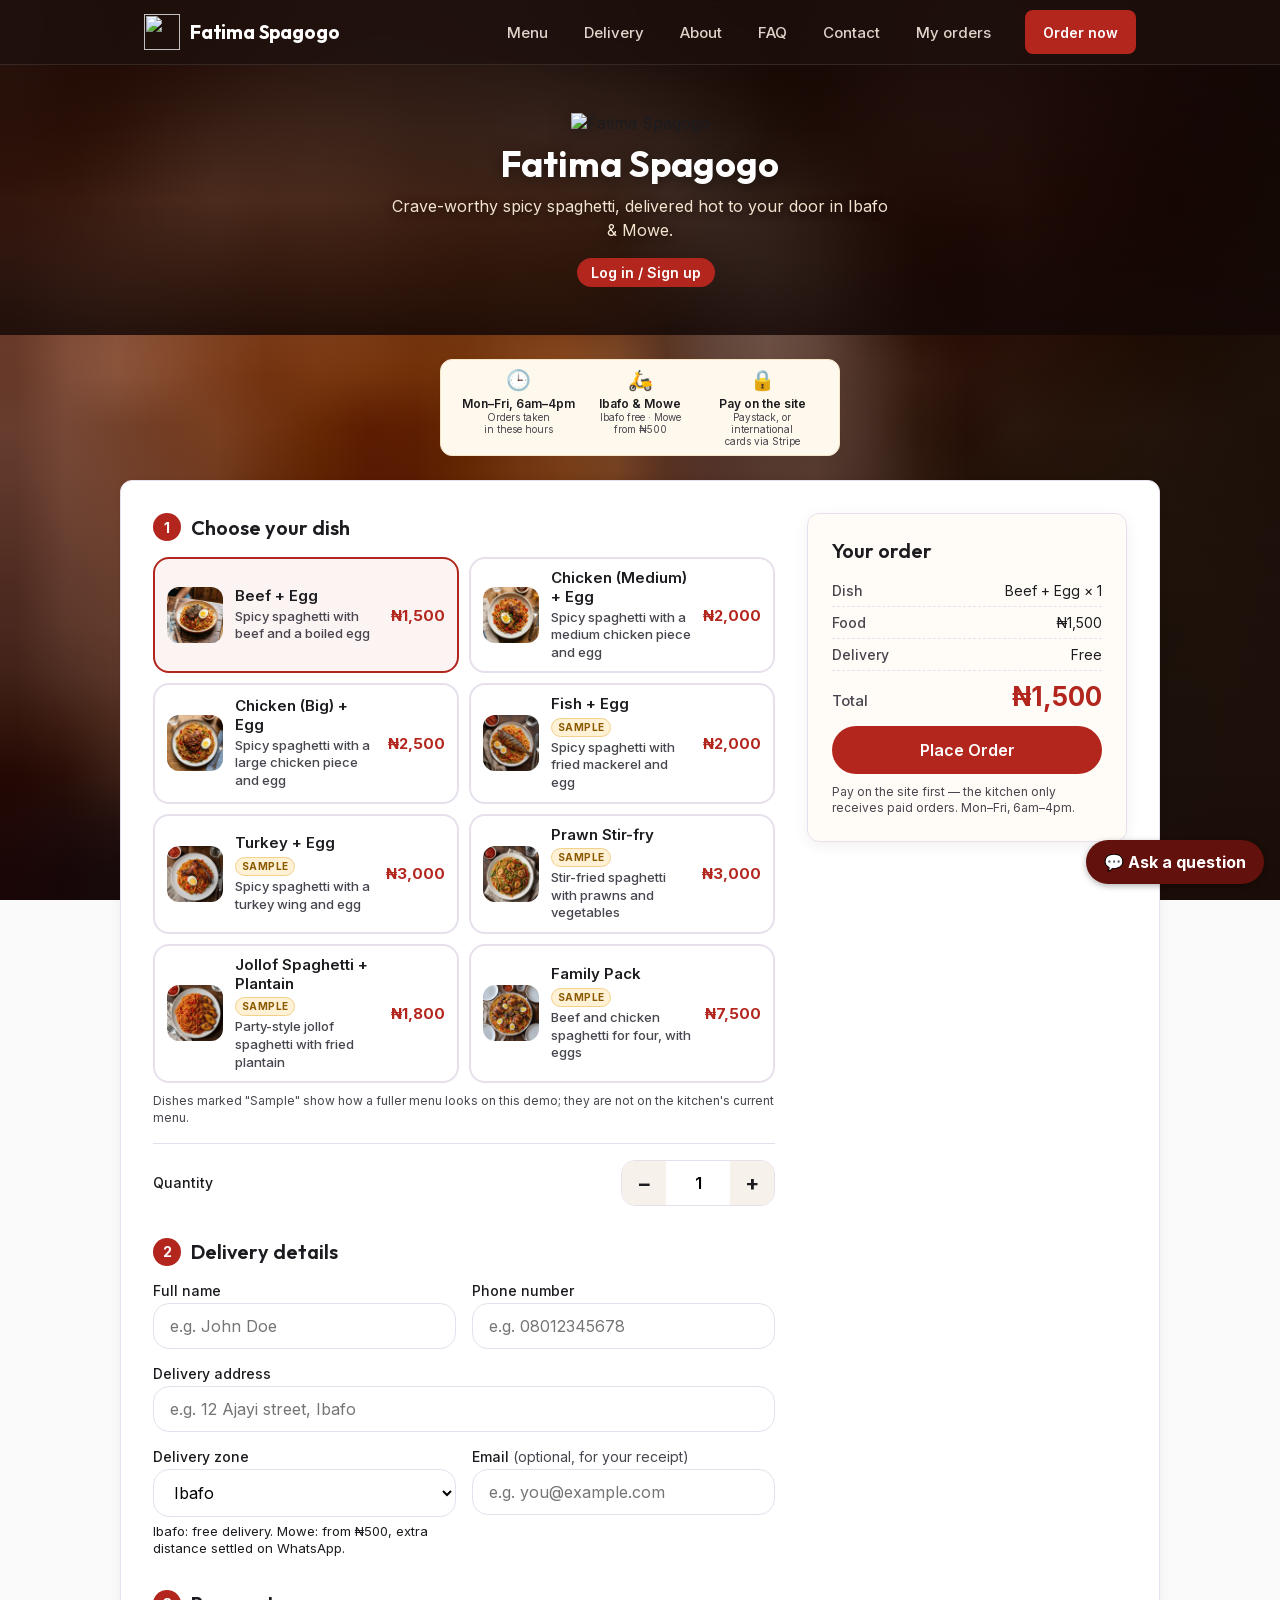
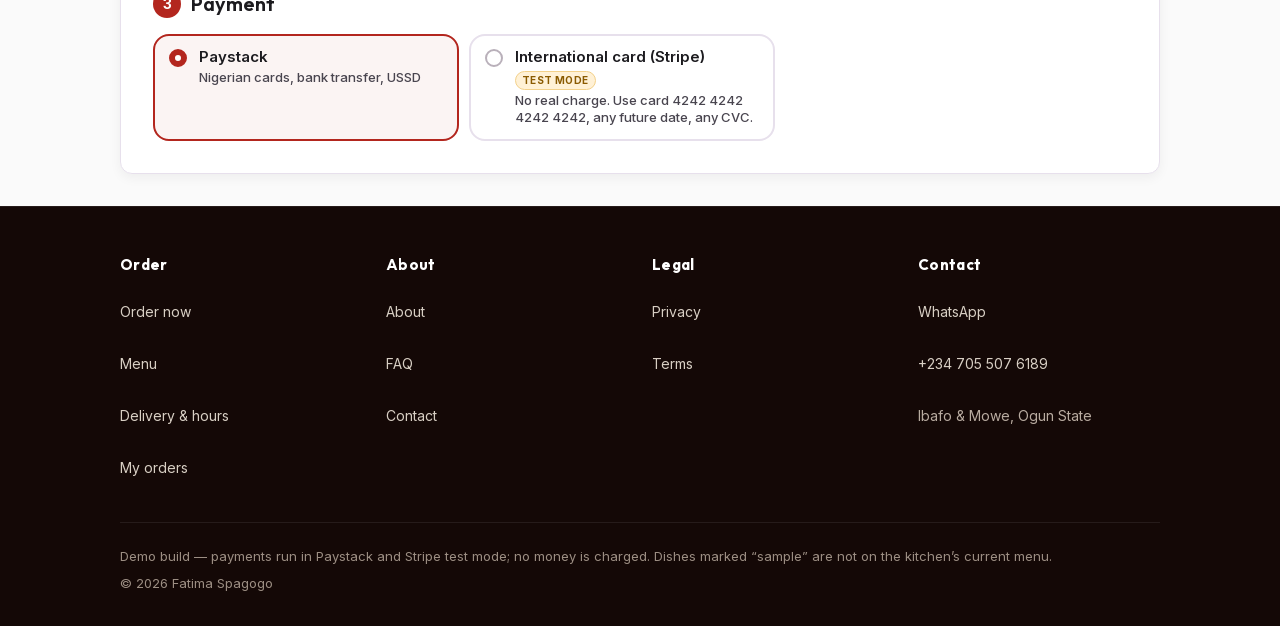
==== commit d902b01e: "Content: footer credit removed, contact email, about text, unused CSS" ====
--- a/index.html
+++ b/index.html
@@ -343,7 +343,7 @@
       </div>
       <div class="siteFooter-bottom">
         <p class="siteFooter-demo">Demo build — payments run in Paystack and Stripe test mode; no money is charged. Dishes marked &ldquo;sample&rdquo; are not on the kitchen&rsquo;s current menu.</p>
-        <p class="siteFooter-copy">&copy; 2026 Fatima Spagogo &middot; Built by <a href="TODO_PORTFOLIO_URL" target="_blank" rel="noopener">BraceScripts</a></p>
+        <p class="siteFooter-copy">&copy; 2026 Fatima Spagogo</p>
       </div>
     </div>
   </footer>
--- a/layout.css
+++ b/layout.css
@@ -397,16 +397,6 @@
     border-radius: 0 var(--radius-md) var(--radius-md) 0;
     padding: var(--space-3) var(--space-4);
     margin: var(--space-4) 0;
-}
-
-.prose .todoBox {
-    background: rgba(255, 180, 0, 0.08);
-    border: 1px dashed rgba(255, 180, 0, 0.4);
-    border-radius: var(--radius-md);
-    padding: var(--space-3) var(--space-4);
-    margin: var(--space-4) 0;
-    color: #ffd166;
-    font-size: 14px;
 }
 
 .decorativeImage {
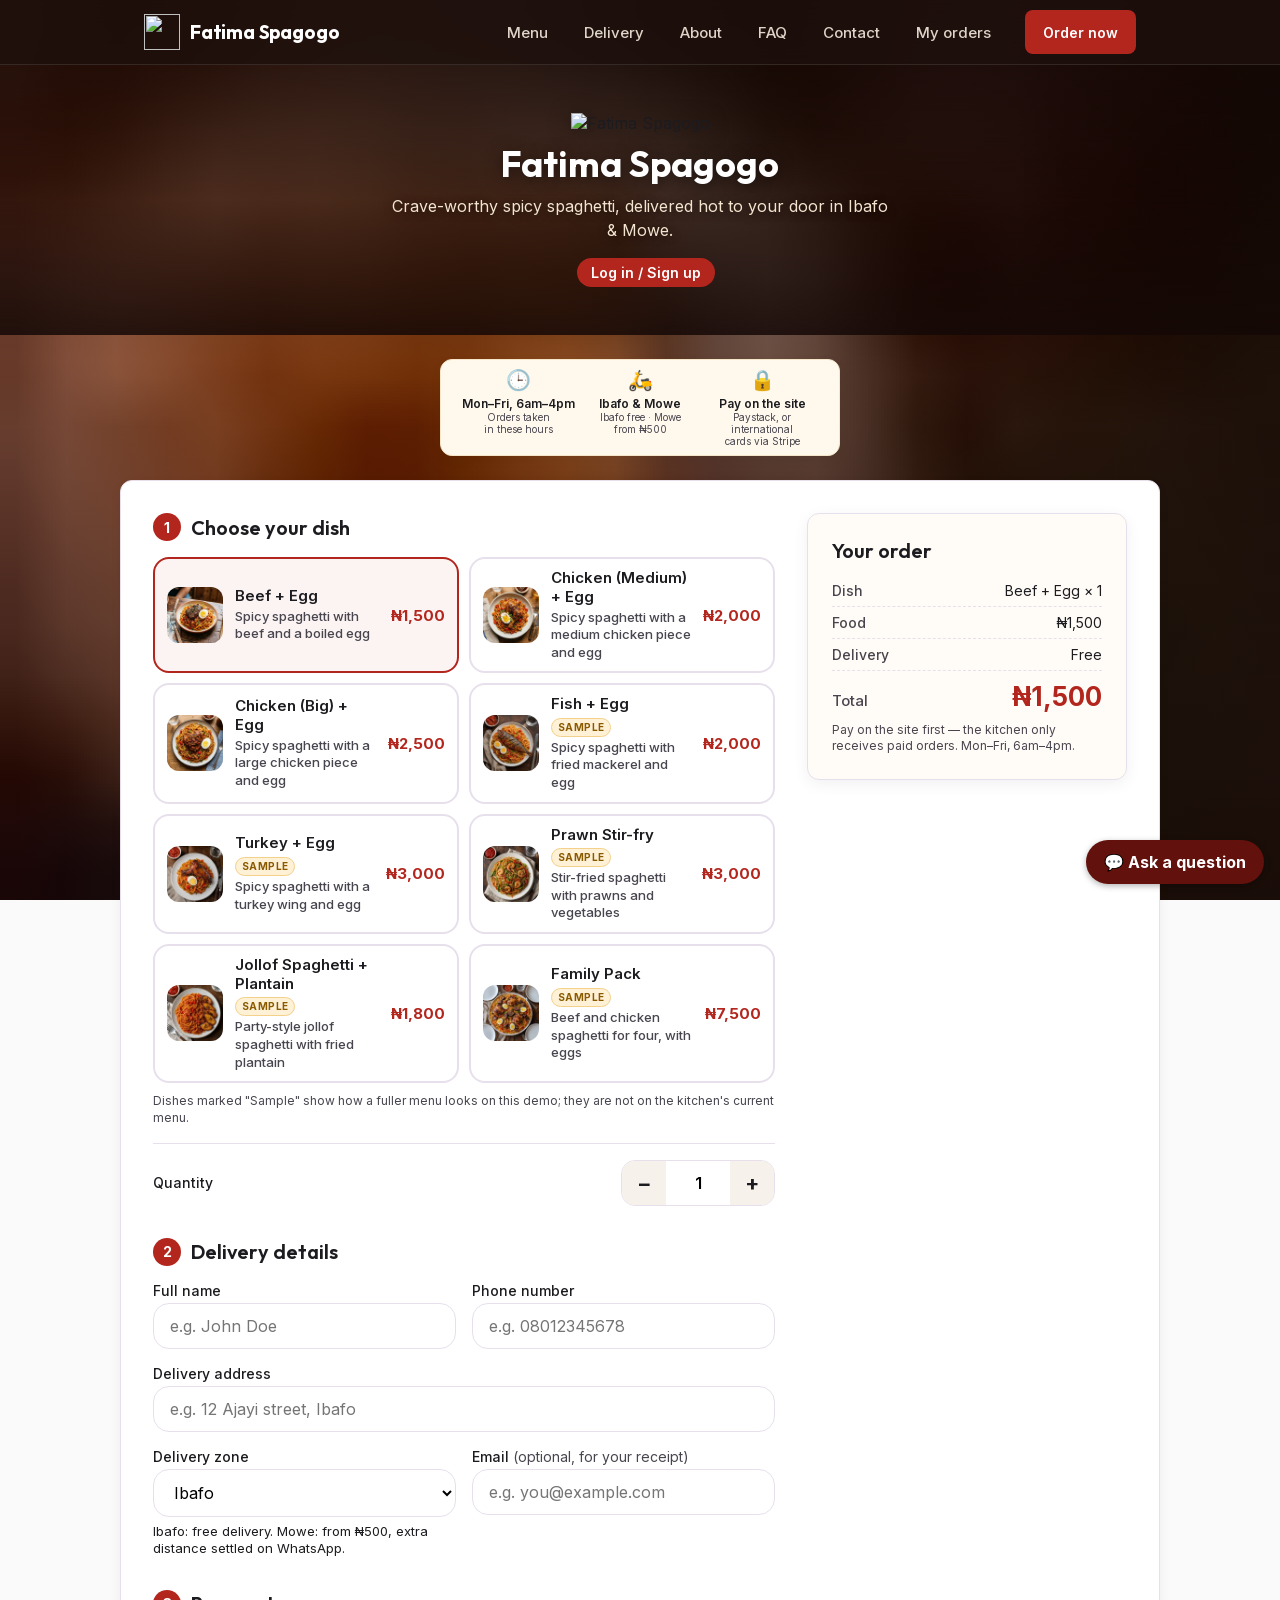
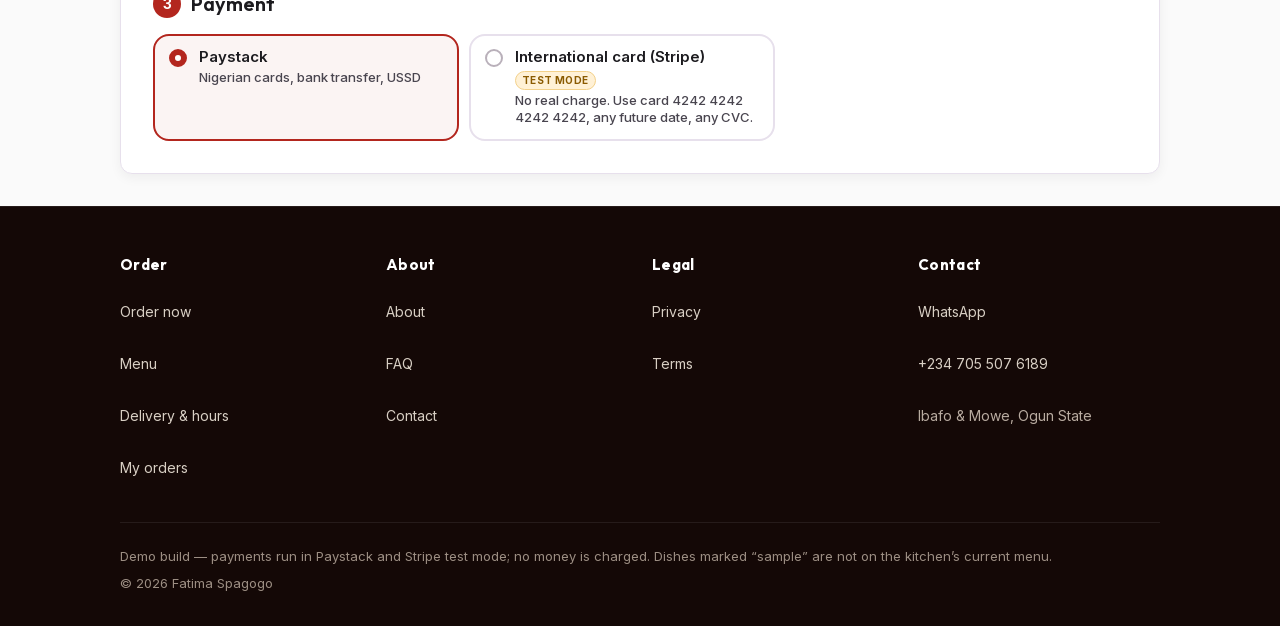
==== commit 2b8b7e85: "Order page: placeholder and style for the closed-kitchen note" ====
--- a/index.html
+++ b/index.html
@@ -286,7 +286,7 @@
                             <span>Total</span>
                             <strong id="displayTotal">₦1,500</strong>
                         </div>
-                        <button type="button" id="submitOrder">Place Order</button>
+                        <p id="scheduleNote" class="scheduleNote hidden" aria-live="polite"></p>
                         <p class="summaryNote">Pay on the site first — the kitchen only receives paid orders. Mon–Fri, 6am–4pm.</p>
                     </div>
                 </aside>
--- a/order.css
+++ b/order.css
@@ -490,3 +490,14 @@
         margin-top: 10px;
     }
 }
+.scheduleNote {
+    grid-column: 1 / -1;
+    margin: 8px 0 0;
+    padding: 8px 10px;
+    border-radius: 10px;
+    background: rgba(179, 38, 30, 0.08);
+    border: 1px solid rgba(179, 38, 30, 0.3);
+    font-size: 12px;
+    line-height: 1.4;
+    color: var(--text-primary);
+}
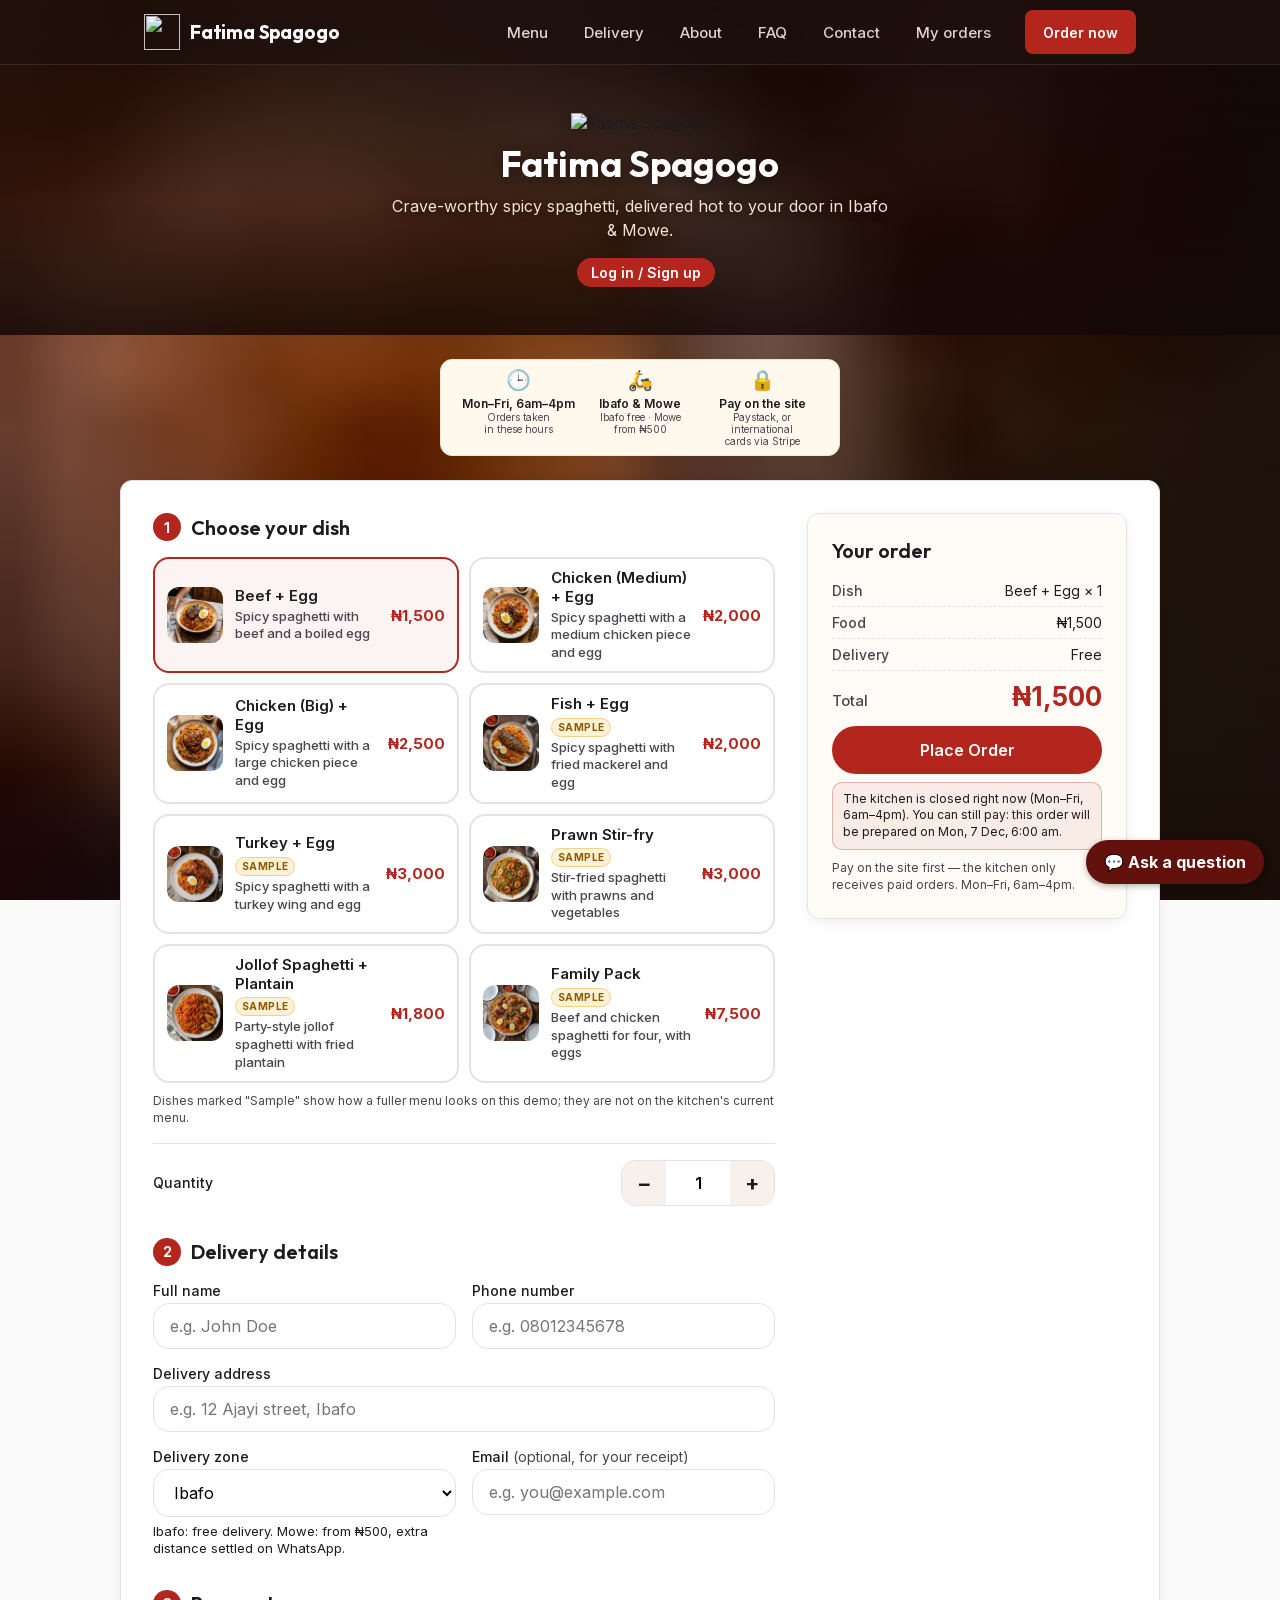
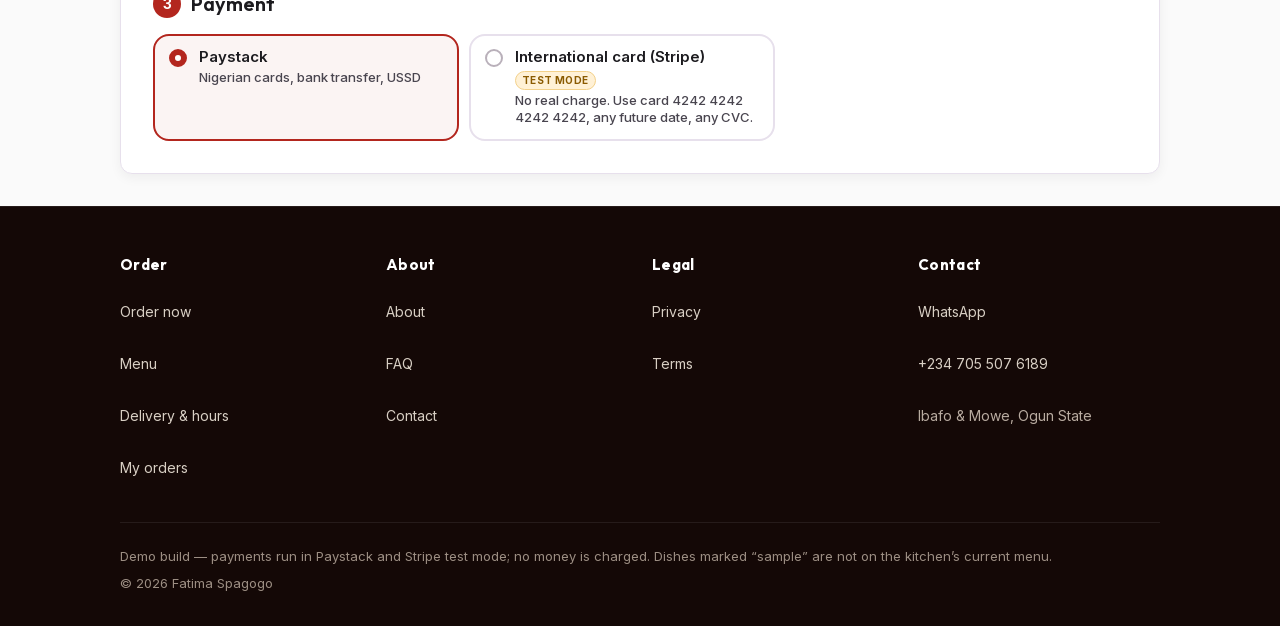
==== commit de6a7a86: "Order page: closed-kitchen note, schedule on confirmation and WhatsApp message" ====
--- a/index.html
+++ b/index.html
@@ -286,6 +286,7 @@
                             <span>Total</span>
                             <strong id="displayTotal">₦1,500</strong>
                         </div>
+                                                <button type="button" id="submitOrder">Place Order</button>
                         <p id="scheduleNote" class="scheduleNote hidden" aria-live="polite"></p>
                         <p class="summaryNote">Pay on the site first — the kitchen only receives paid orders. Mon–Fri, 6am–4pm.</p>
                     </div>
